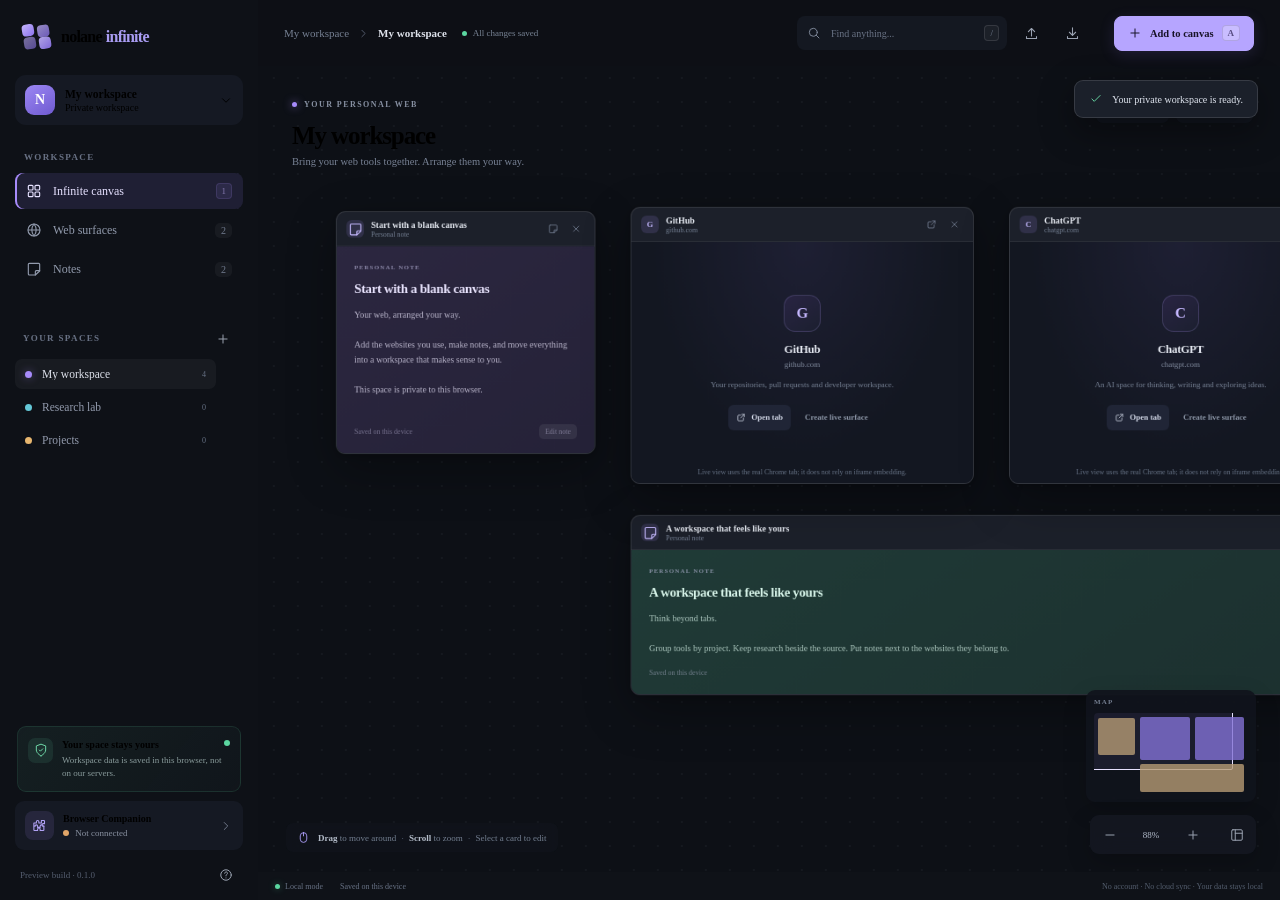
==== index.html @ 156c0b42 "Add a private native browser Library for history and bookmarks" ====
<!doctype html>
<html lang="en">
<head>
  <meta charset="utf-8">
  <meta name="viewport" content="width=device-width, initial-scale=1, viewport-fit=cover">
  <meta name="theme-color" content="#0b0d12">
  <meta name="description" content="A private, local-first infinite canvas for your web workspace. Arrange websites, notes and tools in one space.">
  <meta name="color-scheme" content="dark">
  <title>Nolane Infinite — Your web, in one space</title>
  <link rel="icon" href="./icon.svg" type="image/svg+xml">
  <link rel="manifest" href="./manifest.webmanifest">
  <link rel="stylesheet" href="./styles.css">
</head>
<body>
  <svg class="icon-defs" aria-hidden="true" xmlns="http://www.w3.org/2000/svg">
    <symbol id="i-grid" viewBox="0 0 24 24"><rect x="3.5" y="3.5" width="7" height="7" rx="1.5"/><rect x="13.5" y="3.5" width="7" height="7" rx="1.5"/><rect x="3.5" y="13.5" width="7" height="7" rx="1.5"/><rect x="13.5" y="13.5" width="7" height="7" rx="1.5"/></symbol>
    <symbol id="i-globe" viewBox="0 0 24 24"><circle cx="12" cy="12" r="9"/><path d="M3.5 12h17M12 3a14 14 0 0 1 0 18M12 3a14 14 0 0 0 0 18"/></symbol>
    <symbol id="i-sticky" viewBox="0 0 24 24"><path d="M5 3.5h14a1.5 1.5 0 0 1 1.5 1.5v10L14 21H5a1.5 1.5 0 0 1-1.5-1.5V5A1.5 1.5 0 0 1 5 3.5Z"/><path d="M14 21v-5a1.5 1.5 0 0 1 1.5-1.5h5"/></symbol>
    <symbol id="i-search" viewBox="0 0 24 24"><circle cx="10.8" cy="10.8" r="6.8"/><path d="m16 16 4.5 4.5"/></symbol>
    <symbol id="i-plus" viewBox="0 0 24 24"><path d="M12 5v14M5 12h14"/></symbol>
    <symbol id="i-chevron" viewBox="0 0 24 24"><path d="m9 18 6-6-6-6"/></symbol>
    <symbol id="i-chevron-down" viewBox="0 0 24 24"><path d="m6 9 6 6 6-6"/></symbol>
    <symbol id="i-external" viewBox="0 0 24 24"><path d="M14 4h6v6M20 4l-9 9"/><path d="M18 13v5a2 2 0 0 1-2 2H6a2 2 0 0 1-2-2V8a2 2 0 0 1 2-2h5"/></symbol>
    <symbol id="i-more" viewBox="0 0 24 24"><circle cx="5" cy="12" r="1"/><circle cx="12" cy="12" r="1"/><circle cx="19" cy="12" r="1"/></symbol>
    <symbol id="i-minus" viewBox="0 0 24 24"><path d="M5 12h14"/></symbol>
    <symbol id="i-maximize" viewBox="0 0 24 24"><path d="M8 3H5a2 2 0 0 0-2 2v3M16 3h3a2 2 0 0 1 2 2v3M21 16v3a2 2 0 0 1-2 2h-3M3 16v3a2 2 0 0 0 2 2h3"/></symbol>
    <symbol id="i-download" viewBox="0 0 24 24"><path d="M12 3v12m-5-5 5 5 5-5M4 17v3h16v-3"/></symbol>
    <symbol id="i-upload" viewBox="0 0 24 24"><path d="M12 16V4m-5 5 5-5 5 5M4 17v3h16v-3"/></symbol>
    <symbol id="i-command" viewBox="0 0 24 24"><path d="M9 7V5a2.5 2.5 0 1 0-2.5 2.5H9Zm0 0h6m0 0h2.5A2.5 2.5 0 1 0 15 5v2Zm0 0v10m0 0v2a2.5 2.5 0 1 0 2.5-2.5H15Zm0 0H9m0 0H6.5A2.5 2.5 0 1 0 9 19v-2Zm0 0V7"/></symbol>
    <symbol id="i-shield" viewBox="0 0 24 24"><path d="M12 22s8-4 8-10V5l-8-3-8 3v7c0 6 8 10 8 10Z"/><path d="m9 12 2 2 4-4"/></symbol>
    <symbol id="i-puzzle" viewBox="0 0 24 24"><path d="M19 13h-2a2 2 0 1 0-4 0v2H9v-2a2 2 0 1 0-4 0H3v-5h4V6a2 2 0 1 1 4 0v2h4V4h4a1 1 0 0 1 1 1v4h-2a2 2 0 1 0 0 4Z"/><path d="M19 13v6a1 1 0 0 1-1 1h-5v-2a2 2 0 1 0-4 0v2H4a1 1 0 0 1-1-1v-5"/></symbol>
    <symbol id="i-settings" viewBox="0 0 24 24"><circle cx="12" cy="12" r="3"/><path d="m19.4 15 .1.1 1.4 1.1-1.5 2.6-1.7-.6a8 8 0 0 1-1.7 1l-.3 1.8h-3l-.3-1.8a8 8 0 0 1-1.7-1l-1.7.6-1.5-2.6 1.4-1.1a7 7 0 0 1 0-2l-1.4-1.1 1.5-2.6 1.7.6a8 8 0 0 1 1.7-1l.3-1.8h3l.3 1.8a8 8 0 0 1 1.7 1l1.7-.6 1.5 2.6-1.4 1.1a7 7 0 0 1 0 2Z" transform="translate(-1 -1) scale(1.08)"/></symbol>
    <symbol id="i-info" viewBox="0 0 24 24"><circle cx="12" cy="12" r="9"/><path d="M12 11v5m0-8h.01"/></symbol>
    <symbol id="i-help" viewBox="0 0 24 24"><circle cx="12" cy="12" r="9"/><path d="M9.7 9a2.4 2.4 0 1 1 4 1.8c-1.2 1-1.7 1.3-1.7 2.7M12 17h.01"/></symbol>
    <symbol id="i-arrow-left" viewBox="0 0 24 24"><path d="m14.5 5-7 7 7 7M8 12h12"/></symbol>
    <symbol id="i-arrow-right" viewBox="0 0 24 24"><path d="m9.5 5 7 7-7 7M16 12H4"/></symbol>
    <symbol id="i-volume-2" viewBox="0 0 24 24"><path d="M4 9v6h4l5 4V5L8 9H4Z"/><path d="M17 9a5 5 0 0 1 0 6m2.5-9a9 9 0 0 1 0 12"/></symbol>
    <symbol id="i-volume-x" viewBox="0 0 24 24"><path d="M4 9v6h4l5 4V5L8 9H4Z"/><path d="m17 9 5 6m0-6-5 6"/></symbol>
    <symbol id="i-star" viewBox="0 0 24 24"><path d="m12 3 2.8 5.7 6.2.9-4.5 4.4 1.1 6.2-5.6-3-5.6 3 1.1-6.2L3 9.6l6.2-.9L12 3Z"/></symbol>
    <symbol id="i-refresh" viewBox="0 0 24 24"><path d="M20 7v5h-5M4 17v-5h5"/><path d="M6 9a7 7 0 0 1 11.7-2L20 12M4 12l2.3 5a7 7 0 0 0 11.7-2"/></symbol>
    <symbol id="i-x" viewBox="0 0 24 24"><path d="m18 6-12 12M6 6l12 12"/></symbol>
    <symbol id="i-check" viewBox="0 0 24 24"><path d="m5 12 4 4L19 6"/></symbol>
    <symbol id="i-mouse" viewBox="0 0 24 24"><rect x="6" y="3" width="12" height="18" rx="6"/><path d="M12 3v6"/></symbol>
    <symbol id="i-move" viewBox="0 0 24 24"><path d="m5 9-3 3 3 3M9 5l3-3 3 3m-6 14 3 3 3-3m4-10 3 3-3 3M2 12h20M12 2v20"/></symbol>
    <symbol id="i-layout" viewBox="0 0 24 24"><rect x="3" y="3" width="18" height="18" rx="2"/><path d="M9 3v18M9 9h12"/></symbol>
  </svg>

  <div class="app-shell">
    <aside class="sidebar" id="sidebar">
      <a class="brand" href="./" aria-label="Nolane Infinite home">
        <span class="brand-mark"><span></span><span></span><span></span><span></span></span>
        <span class="brand-name">nolane<span>infinite</span></span>
      </a>

      <button class="workspace-switcher" id="workspaceMenu" type="button">
        <span class="workspace-avatar">N</span>
        <span class="workspace-meta"><strong>Personal space</strong><small>Private workspace</small></span>
        <svg class="icon"><use href="#i-chevron-down"/></svg>
      </button>

      <div class="side-label">WORKSPACE</div>
      <nav class="side-nav" aria-label="Workspace navigation">
        <button class="nav-item active" data-view="canvas" type="button"><svg class="icon"><use href="#i-grid"/></svg><span>Infinite canvas</span><kbd>1</kbd></button>
        <button class="nav-item" data-view="websites" type="button"><svg class="icon"><use href="#i-globe"/></svg><span>Web surfaces</span><span class="nav-count" id="websiteCount">0</span></button>
        <button class="nav-item" data-view="notes" type="button"><svg class="icon"><use href="#i-sticky"/></svg><span>Notes</span><span class="nav-count" id="noteCount">0</span></button>
      </nav>

      <div class="side-divider"></div>
      <div class="side-section-head"><span class="side-label">YOUR SPACES</span><button class="icon-button tiny" id="newSpaceBtn" title="Create a space"><svg class="icon"><use href="#i-plus"/></svg></button></div>
      <div class="space-list" id="spaceList" aria-label="Your workspaces"></div>

      <div class="sidebar-spacer"></div>
      <div class="privacy-card">
        <div class="privacy-icon"><svg class="icon"><use href="#i-shield"/></svg></div>
        <div><strong>Your space stays yours</strong><p>Workspace data is saved in this browser, not on our servers.</p></div>
        <span class="privacy-dot"></span>
      </div>
      <button class="bridge-card" id="bridgeButton" type="button">
        <span class="bridge-icon"><svg class="icon"><use href="#i-puzzle"/></svg></span>
        <span class="bridge-copy"><strong>Browser Companion</strong><small id="bridgeSidebarState"><i class="status-dot"></i> Not connected</small></span>
        <svg class="icon bridge-arrow"><use href="#i-chevron"/></svg>
      </button>
      <div class="sidebar-footer"><span>Preview build · 0.1.0</span><button class="icon-button tiny" id="helpButton" title="Help"><svg class="icon"><use href="#i-help"/></svg></button></div>
    </aside>

    <main class="main-area">
      <header class="topbar">
        <div class="topbar-left">
          <button class="mobile-menu icon-button" id="mobileMenu" aria-label="Open menu"><svg class="icon"><use href="#i-layout"/></svg></button>
          <div class="breadcrumb"><span>Personal space</span><svg class="icon"><use href="#i-chevron"/></svg><strong id="viewTitle">My workspace</strong></div>
          <span class="save-indicator" id="saveIndicator"><i></i> All changes saved</span>
        </div>
        <div class="topbar-actions">
          <label class="search-box" for="searchInput"><svg class="icon"><use href="#i-search"/></svg><input id="searchInput" type="search" placeholder="Find anything..." autocomplete="off"><kbd>/</kbd></label>
          <button class="icon-button top-action" id="importButton" title="Import workspace"><svg class="icon"><use href="#i-upload"/></svg></button>
          <button class="icon-button top-action" id="exportButton" title="Export workspace"><svg class="icon"><use href="#i-download"/></svg></button>
          <span class="top-divider"></span>
          <button class="button button-primary button-add" id="addButton" type="button"><svg class="icon"><use href="#i-plus"/></svg><span>Add to canvas</span><kbd>A</kbd></button>
        </div>
      </header>

      <section class="canvas-area" id="canvasArea" aria-label="Infinite workspace canvas">
        <div class="canvas-grid" id="canvasGrid"></div>
        <div class="world" id="world" aria-live="off"></div>
        <div class="node-empty" id="emptyState" hidden>
          <div class="empty-symbol"><svg class="icon"><use href="#i-grid"/></svg></div>
          <h2 id="emptyTitle">A fresh space.</h2>
          <p id="emptyDescription">Start with a website, a note, or both. Your workspace grows with you.</p>
          <div class="empty-actions"><button class="button button-primary" id="emptyAddWebsite" type="button"><svg class="icon"><use href="#i-plus"/></svg> Add a website</button><button class="button button-secondary" id="emptyAddNote" type="button"><svg class="icon"><use href="#i-sticky"/></svg> Write a note</button></div>
        </div>
        <div class="canvas-top-left">
          <div class="canvas-heading"><span class="eyebrow"><span class="eyebrow-dot"></span> YOUR PERSONAL WEB</span><h1 id="canvasHeading">A space for everything.</h1><p id="canvasSubheading">Bring your web tools together. Arrange them your way.</p></div>
        </div>
        <div class="canvas-top-right"><button class="canvas-chip" id="fitButton" type="button"><svg class="icon"><use href="#i-maximize"/></svg> Fit canvas</button><button class="canvas-chip" id="resetButton" type="button"><svg class="icon"><use href="#i-refresh"/></svg> Reset view</button></div>
        <div class="canvas-bottom-left"><div class="canvas-hint"><svg class="icon"><use href="#i-mouse"/></svg><span><b>Drag</b> to move around <em>·</em> <b>Scroll</b> to zoom <em>·</em> Select a card to edit</span></div></div>
        <div class="canvas-controls">
          <button class="icon-button" id="zoomOut" title="Zoom out"><svg class="icon"><use href="#i-minus"/></svg></button>
          <button class="zoom-value" id="zoomValue" type="button" title="Reset zoom">100%</button>
          <button class="icon-button" id="zoomIn" title="Zoom in"><svg class="icon"><use href="#i-plus"/></svg></button>
          <span class="control-divider"></span>
          <button class="icon-button" id="minimapButton" title="Toggle minimap"><svg class="icon"><use href="#i-layout"/></svg></button>
        </div>
        <div class="minimap" id="minimap"><div class="minimap-title">MAP</div><div class="minimap-content" id="minimapContent"><span class="minimap-viewport" id="minimapViewport"></span></div></div>
      </section>
      <footer class="statusbar"><span><i class="status-dot green"></i> Local mode</span><span id="storageStatus">Saved on this device</span><span class="statusbar-right">No account · No cloud sync · Your data stays local</span></footer>
    </main>
  </div>

  <dialog class="modal add-modal" id="addDialog">
    <form method="dialog" class="modal-frame" id="addForm">
      <div class="modal-head"><div><span class="modal-eyebrow">EXPAND YOUR SPACE</span><h2>Add to your canvas</h2><p>Bring a website or a thought into your workspace.</p></div><button class="icon-button" value="cancel" aria-label="Close"><svg class="icon"><use href="#i-x"/></svg></button></div>
      <div class="modal-tabs"><button type="button" class="modal-tab active" data-tab="website"><svg class="icon"><use href="#i-globe"/></svg> Website</button><button type="button" class="modal-tab" data-tab="note"><svg class="icon"><use href="#i-sticky"/></svg> Note</button></div>
      <section class="modal-panel active" id="websitePanel">
        <label class="field-label" for="websiteUrl">Website address</label>
        <div class="url-input"><svg class="icon"><use href="#i-globe"/></svg><input id="websiteUrl" type="text" placeholder="https://example.com" autocomplete="url" spellcheck="false"><span class="input-lock">↗</span></div>
        <p class="field-help">For the most compatible view, open the website in a normal Chrome tab, then use Nolane Companion → Stream this tab to Nolane. This renders the actual tab instead of embedding it in an iframe.</p>
        <label class="field-label" for="websiteTitle">Display name <span>Optional</span></label>
        <input class="text-input" id="websiteTitle" type="text" placeholder="e.g. Product research">
        <div class="suggestion-label">QUICK ADD</div>
        <div class="quick-add-grid">
          <button class="quick-add" type="button" data-url="https://github.com"><span class="quick-icon github">GH</span><span>GitHub</span><svg class="icon"><use href="#i-plus"/></svg></button>
          <button class="quick-add" type="button" data-url="https://chatgpt.com"><span class="quick-icon ai">✳</span><span>ChatGPT</span><svg class="icon"><use href="#i-plus"/></svg></button>
          <button class="quick-add" type="button" data-url="https://www.notion.so"><span class="quick-icon notion">N</span><span>Notion</span><svg class="icon"><use href="#i-plus"/></svg></button>
          <button class="quick-add" type="button" data-url="https://www.figma.com"><span class="quick-icon figma">F</span><span>Figma</span><svg class="icon"><use href="#i-plus"/></svg></button>
        </div>
      </section>
      <section class="modal-panel" id="notePanel">
        <label class="field-label" for="noteTitle">Note title</label><input class="text-input" id="noteTitle" type="text" placeholder="Give this thought a name">
        <label class="field-label" for="noteBody">Your note</label><textarea class="text-area" id="noteBody" rows="5" placeholder="Capture an idea, a plan, or anything worth remembering..."></textarea>
        <div class="note-color-row"><span>COLOR</span><button type="button" class="color-choice active" data-color="lavender" aria-label="Lavender"></button><button type="button" class="color-choice" data-color="mint" aria-label="Mint"></button><button type="button" class="color-choice" data-color="peach" aria-label="Peach"></button><button type="button" class="color-choice" data-color="blue" aria-label="Blue"></button></div>
      </section>
      <div class="modal-foot"><span class="private-foot"><svg class="icon"><use href="#i-shield"/></svg> Saved only on this device</span><button class="button button-primary" id="createButton" type="button">Add to workspace <svg class="icon"><use href="#i-chevron"/></svg></button></div>
    </form>
  </dialog>

  <dialog class="modal info-modal" id="bridgeDialog">
    <form method="dialog" class="modal-frame">
      <div class="modal-head"><div><span class="modal-eyebrow">LOCAL BROWSER INTEGRATION</span><h2>Browser integrations</h2><p>Use your Chrome sessions or real native browser surfaces inside the workspace.</p></div><button class="icon-button" value="cancel" aria-label="Close"><svg class="icon"><use href="#i-x"/></svg></button></div>
      <div class="bridge-status-large"><span class="bridge-orbit"><svg class="icon"><use href="#i-puzzle"/></svg></span><div><strong id="bridgeStatusTitle">Companion not detected</strong><small id="bridgeStatusText">Install the local extension, then refresh this page.</small></div><span class="status-pill" id="bridgeStatusPill">Not connected</span></div>
      <div class="info-callout"><svg class="icon"><use href="#i-info"/></svg><p><strong>Live Chrome Surface:</strong> open a website in Chrome, then click the Companion toolbar icon on that active tab and choose “Stream this tab to Nolane”. The actual Chrome tab is captured as a local video stream; mouse and keyboard input from the canvas are sent back to that tab. No frame relay or server is used.</p></div>
      <div class="info-callout"><svg class="icon"><use href="#i-info"/></svg><p><strong>Permission warning:</strong> version 0.2.13 requires Chrome’s debugger and tab-capture permissions. Chrome warns that debugger can access the page debugger backend and read/change data on all websites. The implementation uses fixed input commands and viewport metrics, but the permission itself is broad. Install only if you trust the source code.</p></div>
      <div class="bridge-capabilities"><div><svg class="icon"><use href="#i-check"/></svg><span>Live capture begins only after you explicitly start it from the active source tab</span></div><div><svg class="icon"><use href="#i-check"/></svg><span>The captured stream is consumed directly in this workspace tab</span></div><div><svg class="icon"><use href="#i-check"/></svg><span>Cookies, passwords and page HTML are not sent to a server</span></div></div>
      <div class="info-callout"><svg class="icon"><use href="#i-info"/></svg><p><strong>Native Windows browser surfaces:</strong> the standard GitHub Pages site cannot create real embedded browser controls inside Chrome. For direct in-canvas website interaction, download and run the Windows host below. It places real WebView2 browsers over ordinary website cards. The host keeps its own login profile and does not copy Chrome cookies; a currently connected Chrome tab continues using the original Chrome session.</p></div>
      <div class="info-callout"><svg class="icon"><use href="#i-info"/></svg><p><strong>Move your workspace:</strong> workspace data in Chrome and the Windows host live in separate browser profiles. Before switching, use the top-bar Export button in Chrome to save a workspace JSON file. Open the Windows host, then use Import to load that file. Sign in to websites again inside the native host; its website logins will then be kept there.</p></div>
      <div class="bridge-install-row"><a class="button button-primary" href="https://github.com/Nolane-x/web-view/releases/download/native-latest/nolane-native-webview2-host-win-x64.zip" target="_blank" rel="noopener noreferrer">Download Native WebView2 Host (Windows x64) <svg class="icon"><use href="#i-download"/></svg></a></div>
      <div class="bridge-install-row"><a class="button button-secondary" href="https://nolane-x.github.io/web-view/downloads/nolane-browser-companion-0.2.13.zip" target="_blank" rel="noopener noreferrer">Download Browser Companion 0.2.13 <svg class="icon"><use href="#i-download"/></svg></a></div>
      <div class="modal-foot"><span class="private-foot" id="bridgeFooterState">Optional local companion · MV3</span><button class="button button-secondary" value="cancel">Close</button></div>
    </form>
  </dialog>

  <dialog class="modal info-modal" id="helpDialog">
    <form method="dialog" class="modal-frame">
      <div class="modal-head"><div><span class="modal-eyebrow">A QUICK TOUR</span><h2>Make this space yours.</h2><p>A few simple gestures go a long way.</p></div><button class="icon-button" value="cancel" aria-label="Close"><svg class="icon"><use href="#i-x"/></svg></button></div>
      <div class="help-list">
        <div><kbd>Drag</kbd><span>Move around the infinite canvas from any empty area.</span></div>
        <div><kbd>Scroll</kbd><span>Zoom around your cursor. Use the controls to fine-tune.</span></div>
        <div><kbd>A</kbd><span>Add a website or create a note.</span></div>
        <div><kbd>/</kbd><span>Search your workspace.</span></div>
        <div><kbd>N</kbd><span>Create a note from anywhere on the canvas.</span></div>
        <div><kbd>⌘ / Ctrl + S</kbd><span>Save your current workspace locally.</span></div>
      </div>
      <div class="info-callout"><svg class="icon"><use href="#i-info"/></svg><p>Some websites block iframe embedding. Run the Windows Native WebView2 Host for real in-canvas browser surfaces; it uses a separate login profile from Chrome. Use the Browser Companion when an existing Chrome tab and its current login session must be preserved.</p></div>
      <div class="modal-foot"><span class="private-foot">Nolane Infinite · Live Surface preview 0.2.13</span><button class="button button-primary" value="cancel">Let's go</button></div>
    </form>
  </dialog>

  <input id="fileInput" type="file" accept="application/json,.json" hidden>
  <div class="toast-region" id="toastRegion" aria-live="polite" aria-atomic="true"></div>
  <script src="./native-bridge.js" defer></script>
  <script src="./app.js" defer></script>
</body>
</html>
---- styles.css ----
500;600;700&family=Manrope:wght@400;500;600;700;800&display=swap');

:root {
  color-scheme: dark;
  --bg: #0b0d12;
  --panel: #11141c;
  --panel-2: #151923;
  --panel-3: #1b202b;
  --line: rgba(255,255,255,.075);
  --line-strong: rgba(255,255,255,.13);
  --text: #edf0f7;
  --muted: #8b93a5;
  --subtle: #5d6678;
  --accent: #a78bfa;
  --accent-2: #8b72ed;
  --green: #5bd6a0;
  --sans: Inter, ui-sans-serif, system-ui, -apple-system, BlinkMacSystemFont, "Segoe UI", sans-serif;
  --display: var(--sans);
}
* { box-sizing: border-box; }
html, body { margin: 0; min-height: 100%; width: 100%; background: var(--bg); color: var(--text); font-family: var(--sans); }
body { overflow: hidden; font-size: 13px; }
button, input, textarea { font: inherit; }
button { color: inherit; }
button:focus-visible, input:focus-visible, textarea:focus-visible { outline: 2px solid rgba(167,139,250,.8); outline-offset: 2px; }
.icon-defs { position: absolute; width: 0; height: 0; overflow: hidden; }
.icon { display: inline-block; width: 17px; height: 17px; fill: none; stroke: currentColor; stroke-width: 1.7; stroke-linecap: round; stroke-linejoin: round; flex: 0 0 auto; }
.app-shell { height: 100dvh; display: flex; overflow: hidden; background: var(--bg); }
.sidebar { width: 258px; min-width: 258px; display: flex; flex-direction: column; padding: 23px 15px 13px; border-right: 1px solid var(--line); background: #0e1117; z-index: 20; }
.brand { display: flex; align-items: center; gap: 11px; text-decoration: none; color: var(--text); padding: 0 8px 25px; }
.brand-mark { width: 27px; height: 27px; display: grid; grid-template-columns: repeat(2,1fr); grid-template-rows: repeat(2,1fr); gap: 3px; transform: rotate(-9deg); }
.brand-mark span { display: block; border-radius: 4px; background: linear-gradient(145deg,#c4b5fd,#8b72ed); }
.brand-mark span:nth-child(2) { opacity: .75; transform: translateY(3px); }
.brand-mark span:nth-child(3) { opacity: .58; transform: translateY(-2px); }
.brand-mark span:nth-child(4) { opacity: .9; }
.brand-name { font-family: var(--display); font-size: 16px; font-weight: 800; letter-spacing: -.75px; }
.brand-name span { color: #a99cf2; font-weight: 600; margin-left: 4px; }
.workspace-switcher { width: 100%; display: flex; align-items: center; gap: 10px; text-align: left; padding: 10px; border: 1px solid var(--line); border-radius: 11px; background: #151923; cursor: pointer; transition: border .2s,background .2s; }
.workspace-switcher:hover { border-color: var(--line-strong); background: #1a1f2a; }
.workspace-avatar { width: 30px; height: 30px; display: grid; place-items: center; border-radius: 9px; background: linear-gradient(145deg,#9c87f4,#6f5ad0); color: white; font-family: var(--display); font-size: 14px; font-weight: 800; }
.workspace-meta { min-width: 0; flex: 1; display: flex; flex-direction: column; gap: 2px; }
.workspace-meta strong { font-size: 11.5px; font-weight: 650; }
.workspace-meta small { color: var(--muted); font-size: 10px; }
.workspace-switcher > .icon { width: 14px; color: var(--muted); }
.side-label { color: #687184; font-size: 9px; line-height: 1; letter-spacing: 1.35px; font-weight: 700; }
.sidebar > .side-label { margin: 28px 9px 11px; }
.side-nav { display: grid; gap: 3px; }
.nav-item { border: 0; display: flex; align-items: center; gap: 11px; width: 100%; padding: 10px 11px; border-radius: 8px; background: transparent; color: #929bad; text-align: left; cursor: pointer; font-size: 12px; transition: .15s; }
.nav-item:hover { background: rgba(255,255,255,.045); color: #dbe0eb; }
.nav-item.active { color: #e6e1ff; background: rgba(150,128,244,.13); box-shadow: inset 2px 0 #a78bfa; }
.nav-item .icon { width: 16px; height: 16px; }
.nav-item span:nth-child(2) { flex: 1; }
.nav-item kbd { font-size: 9px; color: #837baf; background: rgba(167,139,250,.1); border: 1px solid rgba(167,139,250,.14); border-radius: 4px; padding: 2px 5px; }
.nav-count { font-size: 10px; color: #717b8f; padding: 2px 6px; border-radius: 5px; background: rgba(255,255,255,.045); }
.side-divider { height: 1px; background: var(--line); margin: 21px 7px 17px; }
.side-section-head { display: flex; align-items: center; justify-content: space-between; padding: 0 8px 8px; }
.icon-button { display: inline-grid; place-items: center; width: 34px; height: 34px; padding: 0; border: 1px solid transparent; border-radius: 8px; color: #9aa2b1; background: transparent; cursor: pointer; transition: .16s; }
.icon-button:hover { color: white; background: rgba(255,255,255,.07); border-color: var(--line); }
.icon-button .icon { width: 16px; height: 16px; }
.icon-button.tiny { width: 25px; height: 25px; }
.icon-button.tiny .icon { width: 14px; height: 14px; }
.space-list { display: grid; gap: 3px; }
.space-item { display: flex; align-items: center; gap: 10px; border: 0; background: transparent; color: #939bad; padding: 9px 10px; text-align: left; border-radius: 7px; font-size: 11.5px; cursor: pointer; }
.space-item:hover, .space-item.selected { background: rgba(255,255,255,.045); color: #dfe3ed; }
.space-dot { width: 7px; height: 7px; border-radius: 50%; }
.space-dot.violet { background: #a78bfa; box-shadow: 0 0 10px rgba(167,139,250,.45); }
.space-dot.cyan { background: #64c8d7; }
.space-dot.amber { background: #e7b66f; }
.soon { margin-left: auto; color: #687184; font-size: 9px; }
.sidebar-spacer { flex: 1; min-height: 18px; }
.privacy-card { position: relative; display: flex; gap: 9px; padding: 11px 10px; border-radius: 9px; background: linear-gradient(130deg,rgba(69,133,112,.12),rgba(60,91,85,.07)); border: 1px solid rgba(91,214,160,.13); margin: 0 2px 9px; }
.privacy-icon { width: 25px; height: 25px; flex: 0 0 auto; border-radius: 7px; background: rgba(91,214,160,.11); color: #70d8a8; display: grid; place-items: center; }
.privacy-icon .icon { width: 14px; height: 14px; }
.privacy-card strong { font-size: 10px; display: block; margin: 1px 0 4px; }
.privacy-card p { margin: 0; color: #899b9b; font-size: 9px; line-height: 1.45; max-width: 165px; }
.privacy-dot { position: absolute; right: 10px; top: 13px; width: 6px; height: 6px; border-radius: 50%; background: #5bd6a0; }
.bridge-card { display: flex; align-items: center; width: 100%; gap: 9px; text-align: left; border: 1px solid var(--line); background: #151923; border-radius: 9px; padding: 10px; cursor: pointer; }
.bridge-card:hover { border-color: rgba(167,139,250,.32); background: #191e29; }
.bridge-icon { width: 29px; height: 29px; border-radius: 8px; display: grid; place-items: center; color: #b1a2f5; background: rgba(167,139,250,.12); }
.bridge-icon .icon { width: 15px; height: 15px; }
.bridge-copy { display: flex; flex-direction: column; gap: 4px; flex: 1; }
.bridge-copy strong { font-size: 10px; font-weight: 650; }
.bridge-copy small { font-size: 9px; color: #8991a1; }
.status-dot { display: inline-block; width: 6px; height: 6px; border-radius: 50%; background: #e1a568; margin-right: 4px; }
.status-dot.green { background: #5bd6a0; box-shadow: 0 0 7px rgba(91,214,160,.4); }
.bridge-arrow { width: 14px; height: 14px; color: #6f7788; }
.sidebar-footer { display: flex; align-items: center; justify-content: space-between; color: #555e6f; font-size: 9px; padding: 12px 5px 0; }
.main-area { min-width: 0; flex: 1; display: flex; flex-direction: column; position: relative; }
.topbar { height: 66px; flex: 0 0 66px; display: flex; align-items: center; justify-content: space-between; gap: 18px; padding: 0 26px; border-bottom: 1px solid var(--line); background: rgba(13,15,21,.91); z-index: 10; }
.topbar-left,.topbar-actions { display: flex; align-items: center; gap: 15px; min-width: 0; }
.breadcrumb { display: flex; align-items: center; gap: 8px; color: #768093; font-size: 11px; white-space: nowrap; }
.breadcrumb .icon { width: 13px; height: 13px; color: #555e70; }
.breadcrumb strong { color: #dfe3ec; font-weight: 650; }
.save-indicator { display: inline-flex; align-items: center; gap: 6px; color: #778394; font-size: 9px; white-space: nowrap; }
.save-indicator i { width: 5px; height: 5px; border-radius: 50%; background: #5bd6a0; }
.save-indicator.saving i { background: #e8b66c; animation: pulse 1s infinite; }
.save-indicator.error i { background: #ef7878; }
@keyframes pulse { 50% { opacity: .25; } }
.topbar-actions { gap: 8px; }
.search-box { width: 210px; height: 34px; display: flex; align-items: center; gap: 8px; border: 1px solid var(--line); background: #141821; border-radius: 8px; padding: 0 8px 0 10px; color: #7e8798; transition: .2s; }
.search-box:focus-within { border-color: rgba(167,139,250,.48); box-shadow: 0 0 0 3px rgba(167,139,250,.07); }
.search-box .icon { width: 14px; height: 14px; }
.search-box input { min-width: 0; flex: 1; height: 100%; border: 0; outline: none; color: var(--text); background: transparent; font-size: 10px; }
.search-box input::placeholder { color: #687183; }
kbd { font-family: var(--sans); font-size: 9px; border: 1px solid rgba(255,255,255,.11); background: rgba(255,255,255,.035); color: #737d90; border-radius: 4px; padding: 2px 5px; white-space: nowrap; }
.top-action { width: 33px; height: 33px; }
.top-action .icon { width: 15px; height: 15px; }
.top-divider { width: 1px; height: 22px; background: var(--line-strong); margin: 0 4px; }
.button { display: inline-flex; align-items: center; justify-content: center; gap: 8px; border-radius: 8px; padding: 0 13px; height: 35px; border: 1px solid transparent; font-weight: 650; font-size: 10.5px; cursor: pointer; transition: .18s; white-space: nowrap; }
.button .icon { width: 14px; height: 14px; }
.button-primary { color: #181328; background: #b6a5ff; border-color: #b6a5ff; box-shadow: 0 4px 15px rgba(139,114,237,.15); }
.button-primary:hover { background: #c4b7ff; transform: translateY(-1px); box-shadow: 0 6px 20px rgba(139,114,237,.24); }
.button-primary kbd { color: #584d83; border-color: rgba(45,35,79,.16); background: rgba(255,255,255,.27); }
.button-secondary { background: #1b202b; color: #d2d7e2; border-color: var(--line-strong); }
.button-secondary:hover { background: #242a37; }
.canvas-area { flex: 1; min-height: 0; position: relative; overflow: hidden; isolation: isolate; background: #0d1016; }
.canvas-grid { position: absolute; inset: 0; pointer-events: none; background-image: radial-gradient(circle,rgba(151,160,182,.22) .8px,transparent .9px); background-size: 24px 24px; opacity: .27; }
.world { position: absolute; left: 0; top: 0; width: 1px; height: 1px; transform-origin: 0 0; will-change: transform; }
.canvas-top-left { position: absolute; z-index: 2; top: 29px; left: 34px; pointer-events: none; }
.eyebrow { display: inline-flex; align-items: center; gap: 7px; color: #8790a2; letter-spacing: 1.45px; font-size: 8px; font-weight: 700; }
.eyebrow-dot { width: 5px; height: 5px; border-radius: 50%; background: #a78bfa; box-shadow: 0 0 8px rgba(167,139,250,.75); }
.canvas-heading h1 { margin: 10px 0 5px; font-family: var(--display); font-size: clamp(19px,2.2vw,25px); letter-spacing: -1.1px; line-height: 1.2; font-weight: 750; }
.canvas-heading p { margin: 0; color: #788295; font-size: 10.5px; }
.canvas-top-right { position: absolute; z-index: 3; top: 28px; right: 27px; display: flex; gap: 7px; }
.canvas-chip { height: 29px; display: inline-flex; align-items: center; gap: 7px; background: rgba(20,24,33,.79); color: #9ca5b5; border: 1px solid var(--line); border-radius: 7px; padding: 0 9px; font-size: 9px; cursor: pointer; backdrop-filter: blur(12px); }
.canvas-chip:hover { color: white; border-color: var(--line-strong); background: #191e29; }
.canvas-chip .icon { width: 12px; height: 12px; }
.canvas-bottom-left { position: absolute; z-index: 3; left: 28px; bottom: 20px; pointer-events: none; }
.canvas-hint { display: flex; align-items: center; gap: 8px; padding: 8px 11px; border-radius: 7px; color: #737e90; background: rgba(17,20,28,.82); border: 1px solid var(--line); font-size: 9px; backdrop-filter: blur(10px); }
.canvas-hint .icon { width: 13px; height: 13px; color: #a99af3; }
.canvas-hint b { color: #b5bdca; font-weight: 600; }
.canvas-hint em { color: #515b6e; font-style: normal; padding: 0 3px; }
.canvas-controls { position: absolute; z-index: 4; bottom: 18px; right: 24px; height: 39px; display: flex; align-items: center; gap: 3px; padding: 3px 5px; border: 1px solid var(--line-strong); border-radius: 9px; background: rgba(20,24,33,.91); box-shadow: 0 8px 24px rgba(0,0,0,.2); backdrop-filter: blur(12px); }
.canvas-controls .icon-button { height: 29px; width: 29px; }
.canvas-controls .icon-button .icon { width: 14px; height: 14px; }
.zoom-value { width: 48px; height: 29px; border: 0; border-radius: 5px; background: transparent; color: #b4bdcc; cursor: pointer; font-size: 9px; font-variant-numeric: tabular-nums; }
.zoom-value:hover { background: rgba(255,255,255,.06); }
.control-divider { width: 1px; height: 18px; margin: 0 4px; background: var(--line-strong); }
.minimap { position: absolute; z-index: 3; right: 24px; bottom: 70px; width: 170px; height: 112px; background: rgba(17,20,28,.93); border: 1px solid var(--line-strong); border-radius: 9px; padding: 8px; box-shadow: 0 8px 24px rgba(0,0,0,.16); }
.minimap.hidden { display: none; }
.minimap-title { color: #727c8f; font-size: 7px; font-weight: 700; letter-spacing: 1.2px; }
.minimap-content { position: relative; height: 83px; margin-top: 7px; overflow: hidden; background-image: radial-gradient(circle,rgba(160,170,190,.26) .6px,transparent .7px); background-size: 8px 8px; border-radius: 4px; }
.minimap-node { position: absolute; border-radius: 2px; background: #8371d5; opacity: .8; }
.minimap-node.note { background: #b69a75; }
.minimap-viewport { position: absolute; border: 1px solid #e6e0ff; background: rgba(167,139,250,.08); border-radius: 2px; pointer-events: none; }
.statusbar { height: 28px; flex: 0 0 28px; display: flex; align-items: center; gap: 17px; padding: 0 17px; border-top: 1px solid var(--line); background: #0f1218; color: #687285; font-size: 8px; }
.statusbar > span { display: inline-flex; align-items: center; gap: 5px; }
.statusbar .status-dot { width: 5px; height: 5px; margin: 0; }
.statusbar-right { margin-left: auto; color: #525c6c; }
.node { position: absolute; display: flex; flex-direction: column; overflow: hidden; min-width: 230px; min-height: 150px; border: 1px solid rgba(255,255,255,.13); border-radius: 11px; background: #171b25; box-shadow: 0 18px 55px rgba(0,0,0,.32),0 2px 8px rgba(0,0,0,.2); color: #e9edf5; transition: box-shadow .17s,border-color .17s; }
.node:hover { border-color: rgba(190,180,255,.3); box-shadow: 0 20px 58px rgba(0,0,0,.4),0 0 0 1px rgba(167,139,250,.08); }
.node.selected { border-color: rgba(183,165,255,.75); box-shadow: 0 20px 60px rgba(0,0,0,.42),0 0 0 2px rgba(167,139,250,.18); }
.node.hidden-by-search { display: none; }
.node-header { height: 39px; flex: 0 0 39px; display: flex; align-items: center; gap: 8px; padding: 0 9px 0 11px; background: rgba(255,255,255,.025); border-bottom: 1px solid rgba(255,255,255,.065); cursor: grab; user-select: none; }
.node-header:active { cursor: grabbing; }
.node-favicon { width: 20px; height: 20px; flex: 0 0 auto; display: grid; place-items: center; border-radius: 6px; background: rgba(167,139,250,.14); color: #c6baff; font-size: 9px; font-weight: 800; }
.node-title-wrap { min-width: 0; flex: 1; display: flex; flex-direction: column; gap: 1px; }
.node-title { font-size: 10px; font-weight: 650; white-space: nowrap; overflow: hidden; text-overflow: ellipsis; }
.node-subtitle { font-size: 8px; color: #758094; white-space: nowrap; overflow: hidden; text-overflow: ellipsis; }
.node-actions { display: flex; align-items: center; gap: 2px; }
.node-action { width: 24px; height: 24px; display: grid; place-items: center; border: 0; border-radius: 5px; background: transparent; color: #758094; cursor: pointer; }
.node-action:hover { color: #f1f2f8; background: rgba(255,255,255,.08); }
.node-action .icon { width: 12px; height: 12px; }
.node-body { flex: 1; min-height: 0; position: relative; }
.web-preview { height: 100%; display: flex; flex-direction: column; align-items: center; justify-content: center; padding: 20px; text-align: center; background: radial-gradient(ellipse at 50% 0%,rgba(129,107,216,.1),transparent 64%),#131721; }
.preview-mark { width: 42px; height: 42px; display: grid; place-items: center; border-radius: 13px; background: linear-gradient(145deg,#292443,#1c2030); border: 1px solid rgba(185,169,255,.2); color: #c6b8ff; font-size: 17px; font-family: var(--display); font-weight: 800; margin-bottom: 12px; }
.preview-title { font-family: var(--display); font-weight: 700; font-size: 13px; letter-spacing: -.3px; }
.preview-domain { margin-top: 4px; color: #818b9e; font-size: 9px; }
.preview-description { max-width: 290px; margin: 12px 0 15px; color: #788396; font-size: 9px; line-height: 1.55; }
.preview-actions { display: flex; align-items: center; justify-content: center; gap: 7px; }
.mini-button { height: 29px; display: inline-flex; align-items: center; gap: 6px; border: 1px solid var(--line-strong); border-radius: 6px; background: #202536; color: #d5dbea; padding: 0 9px; font-size: 9px; font-weight: 600; cursor: pointer; }
.mini-button:hover { background: #2a3043; border-color: rgba(190,180,255,.3); }
.mini-button.secondary { background: transparent; color: #8f99aa; }
.mini-button .icon { width: 11px; height: 11px; }
.embed-note { position: absolute; left: 10px; right: 10px; bottom: 8px; color: #687487; font-size: 8px; text-align: center; }
.iframe-wrap { height: 100%; display: flex; flex-direction: column; background: #fff; }
.iframe-toolbar { height: 28px; flex: 0 0 28px; display: flex; align-items: center; justify-content: space-between; padding: 0 9px; background: #171c27; color: #8d98aa; font-size: 8px; border-bottom: 1px solid rgba(255,255,255,.08); }
.iframe-toolbar strong { color: #b7c0cf; font-weight: 500; }
.iframe-tools { display: flex; gap: 4px; }
.iframe-tool { border: 0; background: transparent; color: #8b95a6; cursor: pointer; padding: 2px; display: grid; place-items: center; }
.iframe-tool:hover { color: white; }
.iframe-tool .icon { width: 12px; height: 12px; }
.live-surface { width: 100%; height: 100%; min-height: 0; display: flex; flex-direction: column; background: #080a0f; }
.live-surface-toolbar { min-height: 29px; flex: 0 0 29px; display: flex; align-items: center; justify-content: space-between; gap: 7px; padding: 0 8px; background: #151a25; border-bottom: 1px solid rgba(255,255,255,.08); }
.live-indicator { display: inline-flex; align-items: center; gap: 6px; color: #8ce1b6; font-size: 7px; font-weight: 800; letter-spacing: .8px; }
.live-indicator i { width: 6px; height: 6px; border-radius: 50%; background: #5bd6a0; box-shadow: 0 0 8px rgba(91,214,160,.55); }
.live-surface-actions { display: flex; align-items: center; gap: 5px; }
.live-tool { padding: 3px 7px; border: 1px solid rgba(255,255,255,.1); border-radius: 5px; background: rgba(255,255,255,.04); color: #bdc6d7; font-size: 7px; cursor: pointer; }
.live-tool:hover { background: rgba(255,255,255,.1); color: #fff; }
.live-tool.danger { color: #e69a9a; border-color: rgba(230,154,154,.18); }
.live-tool[aria-pressed="true"] { color: #8fe0b8; border-color: rgba(91,214,160,.22); background: rgba(91,214,160,.08); }
.live-surface-stage { position: relative; min-height: 0; flex: 1; display: grid; place-items: center; overflow: hidden; outline: none; background: #07090e; cursor: crosshair; user-select: none; touch-action: none; }
.live-surface-stage:focus-visible { box-shadow: inset 0 0 0 2px rgba(167,139,250,.8); }
.live-surface-stage.live-surface-readonly { cursor: default; }
.live-surface-stage video { display: block; width: 100%; height: 100%; object-fit: contain; pointer-events: none; background: #07090e; }
.live-surface-hint { position: absolute; left: 8px; right: 8px; bottom: 7px; width: max-content; max-width: calc(100% - 16px); margin: auto; padding: 4px 7px; border: 1px solid rgba(255,255,255,.08); border-radius: 5px; background: rgba(8,10,15,.72); color: rgba(235,239,248,.63); font-size: 7px; text-align: center; pointer-events: none; }
.live-input-proxy { position: absolute; left: 8px; bottom: 8px; width: 1px; height: 1px; min-width: 1px; min-height: 1px; padding: 0; margin: 0; border: 0; outline: 0; resize: none; overflow: hidden; opacity: .001; color: transparent; background: transparent; caret-color: transparent; pointer-events: none; }
.iframe-mode { min-height: 21px; padding: 0 7px; border: 1px solid rgba(167,139,250,.2); border-radius: 4px; background: rgba(167,139,250,.09); color: #c5b9ff; font-size: 7px; cursor: pointer; }
.iframe-mode:hover { background: rgba(167,139,250,.17); color: white; }
.website-frame { border: 0; width: 100%; flex: 1; min-height: 0; background: white; }
.frame-fallback { padding: 8px; background: #171c27; color: #9aa4b5; font-size: 8px; text-align: center; }
.note-node { height: 100%; display: flex; flex-direction: column; padding: 20px 20px 16px; background: #29253a; color: #eae5ff; }
.note-node.lavender { background: linear-gradient(145deg,#2c2740,#252238); }
.note-node.mint { background: linear-gradient(145deg,#203b37,#1c302f); color: #d9f6eb; }
.note-node.peach { background: linear-gradient(145deg,#44332e,#332824); color: #ffe9db; }
.note-node.blue { background: linear-gradient(145deg,#26384b,#202d3c); color: #dceeff; }
.note-kicker { color: rgba(220,215,255,.56); font-size: 7px; font-weight: 700; letter-spacing: 1.2px; margin-bottom: 11px; }
.note-node h3 { margin: 0 0 10px; font-family: var(--display); font-size: 15px; line-height: 1.3; letter-spacing: -.4px; }
.note-content { min-height: 0; overflow: auto; color: rgba(231,228,249,.76); font-size: 10px; line-height: 1.7; white-space: pre-wrap; overflow-wrap: anywhere; }
.note-node.mint .note-content { color: rgba(217,246,235,.75); }
.note-node.peach .note-content { color: rgba(255,233,219,.75); }
.note-node.blue .note-content { color: rgba(220,238,255,.75); }
.note-bottom { display: flex; align-items: center; justify-content: space-between; margin-top: auto; padding-top: 12px; color: rgba(226,220,255,.43); font-size: 8px; }
.note-edit { border: 0; background: rgba(255,255,255,.07); color: inherit; border-radius: 5px; padding: 4px 7px; cursor: pointer; font-size: 8px; }
.note-edit:hover { background: rgba(255,255,255,.13); }
.resize-handle { position: absolute; right: 2px; bottom: 2px; width: 14px; height: 14px; cursor: nwse-resize; opacity: .0; background: linear-gradient(135deg,transparent 50%,rgba(190,180,255,.6) 51%,rgba(190,180,255,.6) 58%,transparent 59%,transparent 70%,rgba(190,180,255,.4) 71%,rgba(190,180,255,.4) 77%,transparent 78%); }
.node:hover .resize-handle,.node.selected .resize-handle { opacity: .8; }
.node-empty { position: absolute; left: 50%; top: 50%; transform: translate(-50%,-50%); width: min(390px,calc(100vw - 60px)); text-align: center; pointer-events: none; }
.node-empty .empty-symbol { width: 54px; height: 54px; margin: 0 auto 15px; display: grid; place-items: center; border-radius: 17px; background: rgba(167,139,250,.1); border: 1px solid rgba(167,139,250,.2); color: #baadff; }
.node-empty .empty-symbol .icon { width: 23px; height: 23px; }
.node-empty h2 { margin: 0 0 7px; font-family: var(--display); font-size: 18px; letter-spacing: -.6px; }
.node-empty p { margin: 0 auto 15px; max-width: 290px; color: #778194; font-size: 10px; line-height: 1.6; }
.node-empty button { pointer-events: auto; }
.modal { width: min(510px,calc(100vw - 30px)); max-width: none; max-height: min(90dvh,760px); padding: 0; overflow: auto; color: var(--text); background: #151923; border: 1px solid rgba(255,255,255,.13); border-radius: 15px; box-shadow: 0 26px 100px rgba(0,0,0,.65); }
.modal::backdrop { background: rgba(4,6,10,.72); backdrop-filter: blur(8px); }
.modal-frame { padding: 25px; }
.modal-head { display: flex; align-items: flex-start; justify-content: space-between; gap: 15px; }
.modal-eyebrow { color: #a99af2; font-size: 8px; font-weight: 750; letter-spacing: 1.3px; }
.modal-head h2 { margin: 7px 0 4px; font-family: var(--display); font-size: 20px; letter-spacing: -.7px; }
.modal-head p { color: #858fa1; font-size: 10px; margin: 0; line-height: 1.5; }
.modal-head > .icon-button { margin: -7px -8px 0 0; }
.modal-tabs { display: flex; gap: 5px; padding: 4px; margin: 21px 0 18px; background: #0f131b; border: 1px solid var(--line); border-radius: 9px; }
.modal-tab { flex: 1; height: 34px; display: inline-flex; align-items: center; justify-content: center; gap: 7px; border: 0; border-radius: 6px; background: transparent; color: #7f899b; font-size: 10px; cursor: pointer; }
.modal-tab .icon { width: 14px; height: 14px; }
.modal-tab.active { background: #29243f; color: #d9d1ff; box-shadow: 0 1px 4px rgba(0,0,0,.2); }
.modal-panel { display: none; }
.modal-panel.active { display: block; }
.field-label { display: flex; align-items: center; justify-content: space-between; margin: 14px 0 7px; color: #d7dce7; font-size: 10px; font-weight: 650; }
.field-label span { color: #737d90; font-size: 9px; font-weight: 400; }
.url-input { height: 42px; display: flex; align-items: center; gap: 9px; padding: 0 11px; background: #0e1219; border: 1px solid rgba(255,255,255,.11); border-radius: 8px; color: #a99af2; }
.url-input:focus-within { border-color: rgba(167,139,250,.6); box-shadow: 0 0 0 3px rgba(167,139,250,.07); }
.url-input .icon { width: 15px; height: 15px; }
.url-input input { flex: 1; min-width: 0; height: 100%; color: #e8eaf2; border: 0; outline: 0; background: transparent; font-size: 11px; }
.url-input input::placeholder,.text-input::placeholder,.text-area::placeholder { color: #626c7e; }
.input-lock { color: #858fa0; font-size: 12px; }
.field-help { color: #778194; font-size: 9px; line-height: 1.55; margin: 8px 1px 12px; }
.text-input,.text-area { width: 100%; border: 1px solid rgba(255,255,255,.11); background: #0e1219; color: #e7eaf2; border-radius: 8px; padding: 11px 12px; outline: none; font-size: 10.5px; }
.text-input { height: 40px; }
.text-area { resize: vertical; min-height: 120px; line-height: 1.6; }
.text-input:focus,.text-area:focus { border-color: rgba(167,139,250,.58); box-shadow: 0 0 0 3px rgba(167,139,250,.07); }
.suggestion-label { color: #707b8e; font-weight: 700; letter-spacing: 1.1px; font-size: 8px; margin: 21px 0 9px; }
.quick-add-grid { display: grid; grid-template-columns: repeat(2,1fr); gap: 7px; }
.quick-add { display: flex; align-items: center; gap: 9px; height: 40px; padding: 0 9px; background: #1b202b; border: 1px solid var(--line); border-radius: 7px; color: #bdc5d3; text-align: left; font-size: 10px; cursor: pointer; }
.quick-add:hover { border-color: rgba(167,139,250,.33); background: #222737; }
.quick-add > span:nth-child(2) { flex: 1; }
.quick-add > .icon { width: 12px; height: 12px; color: #737e91; }
.quick-icon { display: grid; place-items: center; width: 22px; height: 22px; border-radius: 6px; background: #292e3b; color: #e8eaf0; font-size: 9px; font-weight: 800; }
.quick-icon.ai { color: #e0d7ff; background: #393052; }
.quick-icon.notion { background: #f0eee8; color: #111; }
.quick-icon.figma { background: #252a36; color: #f38b77; }
.note-color-row { display: flex; align-items: center; gap: 8px; margin-top: 15px; }
.note-color-row > span { color: #788295; font-size: 8px; letter-spacing: 1px; font-weight: 700; margin-right: 4px; }
.color-choice { width: 19px; height: 19px; border: 2px solid transparent; border-radius: 50%; cursor: pointer; background: #8875be; }
.color-choice[data-color="mint"] { background: #4f9c84; }
.color-choice[data-color="peach"] { background: #bc8267; }
.color-choice[data-color="blue"] { background: #6489b3; }
.color-choice.active { outline: 2px solid #d4caff; outline-offset: 2px; }
.modal-foot { display: flex; align-items: center; justify-content: space-between; gap: 12px; margin-top: 24px; padding-top: 17px; border-top: 1px solid var(--line); }
.private-foot { display: inline-flex; align-items: center; gap: 6px; color: #798698; font-size: 8px; }
.private-foot .icon { width: 13px; height: 13px; color: #70cfa4; }
.bridge-status-large { display: flex; align-items: center; gap: 12px; margin: 23px 0 17px; padding: 15px; border-radius: 10px; border: 1px solid var(--line); background: #10141c; }
.bridge-orbit { width: 40px; height: 40px; display: grid; place-items: center; border-radius: 12px; background: rgba(167,139,250,.13); color: #bdadff; }
.bridge-orbit .icon { width: 19px; height: 19px; }
.bridge-status-large > div { min-width: 0; flex: 1; display: flex; flex-direction: column; gap: 4px; }
.bridge-status-large strong { font-size: 10px; }
.bridge-status-large small { color: #7d8799; font-size: 8.5px; }
.status-pill { background: rgba(225,165,104,.1); color: #d3a46f; border: 1px solid rgba(225,165,104,.14); border-radius: 5px; padding: 4px 7px; font-size: 8px; }
.info-callout { display: flex; gap: 10px; padding: 12px; border: 1px solid rgba(167,139,250,.17); background: rgba(167,139,250,.06); border-radius: 8px; color: #9c91c9; }
.info-callout > .icon { width: 15px; height: 15px; margin-top: 1px; }
.info-callout p { margin: 0; color: #9b9caf; font-size: 9px; line-height: 1.65; }
.info-callout strong { color: #d8d0ff; }
.bridge-capabilities { display: grid; gap: 10px; padding: 17px 3px 1px; }
.bridge-capabilities > div { display: flex; gap: 8px; align-items: center; color: #9ba5b5; font-size: 9px; }
.bridge-capabilities .icon { width: 13px; height: 13px; color: #62c99a; }
.help-list { display: grid; gap: 11px; padding: 23px 0 18px; }
.help-list > div { display: flex; align-items: center; gap: 12px; color: #9ba5b5; font-size: 9.5px; }
.help-list kbd { width: 76px; text-align: center; color: #d9d2ff; background: #29243e; border-color: rgba(167,139,250,.18); }
.toast-region { position: fixed; z-index: 100; right: 22px; top: 80px; display: grid; gap: 8px; pointer-events: none; }
.toast { display: flex; align-items: center; gap: 9px; padding: 11px 14px; border: 1px solid rgba(255,255,255,.12); border-radius: 9px; background: #1b202a; color: #e0e5ef; box-shadow: 0 12px 35px rgba(0,0,0,.4); font-size: 10px; animation: toast-in .2s ease-out; }
.toast .icon { color: #65d3a0; width: 14px; height: 14px; }
.toast.error .icon { color: #f08b8b; }
@keyframes toast-in { from { transform: translateY(-6px); opacity: 0; } to { transform: translateY(0); opacity: 1; } }
.mobile-menu { display: none; }
@media (max-width: 1050px) {
  .sidebar { width: 230px; min-width: 230px; }
  .topbar { padding: 0 18px; }
  .topbar-left { gap: 10px; }
  .search-box { width: 170px; }
  .canvas-top-left { left: 25px; }
}
@media (max-width: 780px) {
  body { overflow: hidden; }
  .sidebar { position: fixed; left: 0; top: 0; bottom: 0; width: 260px; min-width: 260px; transform: translateX(-102%); transition: transform .22s ease; box-shadow: 15px 0 50px rgba(0,0,0,.35); }
  .sidebar.open { transform: translateX(0); }
  .main-area { width: 100%; }
  .topbar { height: 57px; flex-basis: 57px; padding: 0 12px; gap: 8px; }
  .mobile-menu { display: inline-grid; width: 30px; height: 30px; }
  .breadcrumb { font-size: 10px; gap: 4px; }
  .breadcrumb > span { display: none; }
  .save-indicator { display: none; }
  .topbar-left { gap: 7px; }
  .topbar-actions { gap: 4px; }
  .search-box { width: min(35vw,155px); height: 32px; }
  .search-box kbd,.top-action,.top-divider,.button-add kbd { display: none; }
  .button-add { width: 35px; padding: 0; }
  .button-add span { display: none; }
  .canvas-top-left { top: 19px; left: 16px; }
  .canvas-heading h1 { font-size: 19px; }
  .canvas-heading p { font-size: 9px; }
  .canvas-top-right { top: 18px; right: 12px; }
  .canvas-chip { width: 30px; justify-content: center; padding: 0; font-size: 0; gap: 0; }
  .canvas-bottom-left { left: 10px; bottom: 13px; }
  .canvas-hint { padding: 7px 8px; font-size: 8px; }
  .canvas-hint em { padding: 0 1px; }
  .canvas-controls { right: 10px; bottom: 12px; }
  .minimap { right: 10px; bottom: 62px; transform: scale(.88); transform-origin: bottom right; }
  .statusbar { padding: 0 9px; gap: 8px; font-size: 7px; }
  .statusbar-right { display: none !important; }
}
@media (max-width: 460px) {
  .topbar { padding: 0 8px; }
  .search-box { width: 112px; }
  .canvas-top-right { top: 77px; }
  .canvas-top-left { max-width: 66%; }
  .canvas-heading p { max-width: 225px; line-height: 1.45; }
  .canvas-hint { max-width: calc(100vw - 155px); line-height: 1.5; }
  .canvas-hint span { display: inline; }
  .minimap { display: none; }
  .modal-frame { padding: 19px; }
  .modal-head h2 { font-size: 18px; }
  .quick-add-grid { gap: 5px; }
  .quick-add { padding: 0 7px; }
  .modal-foot { align-items: flex-start; flex-direction: column; }
  .modal-foot .button { width: 100%; }
  .node-empty { width: min(300px,calc(100vw - 40px)); }
}
@media (prefers-reduced-motion: reduce) {
  *,*::before,*::after { scroll-behavior: auto !important; animation-duration: .01ms !important; animation-iteration-count: 1 !important; transition-duration: .01ms !important; }
}

.canvas-area.is-panning { cursor: grabbing; }
.canvas-area.space-pan { cursor: grab; }

.space-row { display: flex; align-items: center; gap: 3px; min-width: 0; }
.space-row .space-item { flex: 1; min-width: 0; }
.space-item .space-name { overflow: hidden; text-overflow: ellipsis; white-space: nowrap; flex: 1; }
.space-item .space-mini-count { margin-left: auto; color: #667184; font-size: 8px; font-variant-numeric: tabular-nums; }
.space-edit { width: 24px; height: 25px; display: grid; place-items: center; flex: 0 0 auto; border: 0; border-radius: 5px; color: #687285; background: transparent; cursor: pointer; opacity: 0; transition: .15s; }
.space-row:hover .space-edit, .space-row:focus-within .space-edit { opacity: 1; }
.space-edit:hover { color: #e1dcff; background: rgba(167,139,250,.12); }
.space-edit .icon { width: 12px; height: 12px; }
.node-empty[hidden] { display: none; }
.empty-actions { display: flex; gap: 7px; justify-content: center; }
.empty-actions .button { height: 32px; font-size: 9px; }
.empty-actions .button-secondary { background: rgba(25,29,40,.9); }
.canvas-area { touch-action: none; }

.note-content { scrollbar-width: thin; scrollbar-color: rgba(255,255,255,.18) transparent; padding-right: 3px; }
.note-content::-webkit-scrollbar { width: 5px; }
.note-content::-webkit-scrollbar-thumb { background: rgba(255,255,255,.18); border-radius: 8px; }

.bridge-install-row { display: flex; justify-content: flex-start; margin-top: 14px; }
.bridge-install-row .button { height: 32px; font-size: 9px; }
.bridge-install-row .icon { width: 12px; height: 12px; }
.bridge-status-large.connected { border-color: rgba(91,214,160,.2); background: rgba(48,100,78,.09); }
.bridge-status-large.connected .bridge-orbit { background: rgba(91,214,160,.12); color: #70d8a8; }
.bridge-status-large.connected .status-pill { color: #70d8a8; border-color: rgba(91,214,160,.2); background: rgba(91,214,160,.08); }
.node-source-badge { color: #74d7a8; font-size: 7px; letter-spacing: .3px; }

.live-health-status { display:inline-flex; align-items:center; max-width:120px; padding:2px 5px; border:1px solid rgba(91,214,160,.2); border-radius:4px; color:#88dcb0; font-size:6px; font-weight:800; letter-spacing:.45px; white-space:nowrap; }
.live-health-status[data-health="checking"], .live-health-status[data-health="paused"] { border-color:rgba(160,170,190,.18); color:#9aa5b8; }
.live-health-status[data-health="recovering"] { border-color:rgba(167,139,250,.35); color:#c7b8ff; }
.live-health-status[data-health="stalled"], .live-health-status[data-health="muted"] { border-color:rgba(239,170,105,.35); color:#e5b477; }

.live-input-status { display: inline-flex; align-items: center; padding: 2px 5px; border: 1px solid rgba(255,255,255,.1); border-radius: 4px; color: #98a4b7; font-size: 7px; font-weight: 800; letter-spacing: .45px; white-space: nowrap; }
.live-input-status[data-input-state="ready"] { border-color: rgba(91,214,160,.3); color: #8ce1b6; }
.live-input-status[data-input-state="blocked"] { border-color: rgba(239,119,119,.35); color: #ff9b9b; }
.live-input-status[data-input-state="readonly"] { color: #e9b978; }

.native-surface-status { display: inline-flex; align-items: center; flex: 0 0 auto; max-width: 76px; padding: 2px 5px; border: 1px solid rgba(113,191,255,.25); border-radius: 4px; color: #98d2ff; background: rgba(62,145,220,.08); font-size: 6px; font-weight: 800; letter-spacing: .35px; white-space: nowrap; }
.native-surface-status[data-state="error"], .native-surface-status[data-state="limit"] { color: #ffadad; border-color: rgba(255,130,130,.3); }
.native-surface-status[data-state="suspended"] { color: #b6c0d1; }

.native-card-tools { display: inline-flex; align-items: center; gap: 0; margin-right: 2px; padding-right: 3px; border-right: 1px solid rgba(255,255,255,.08); }
.native-node-action { width: 19px; height: 22px; flex: 0 0 19px; }
.native-node-action .icon { width: 10px; height: 10px; }
.native-node-action:disabled { opacity: .24; cursor: not-allowed; }
.native-node-action[data-playing="true"] { color: #9bd9ba; }
.node-actions { flex: 0 0 auto; }

.native-address-input { display: block; width: 100%; min-width: 0; height: 17px; flex: 0 0 17px; padding: 1px 5px; border: 1px solid rgba(255,255,255,.075); border-radius: 4px; outline: 0; color: #aeb9cb; background: rgba(5,8,13,.42); font: 8px/14px var(--mono); text-overflow: ellipsis; user-select: text; cursor: text; }
.native-address-input:hover { border-color: rgba(167,139,250,.24); color: #d6dff0; }
.native-address-input:focus { border-color: rgba(167,139,250,.58); color: #edf2ff; background: rgba(5,8,13,.78); box-shadow: 0 0 0 2px rgba(167,139,250,.08); }

.native-node-action[data-bookmarked="true"] { color: #f0c96c; }
.native-node-action[data-bookmarked="true"] .icon { fill: rgba(240,201,108,.28); }
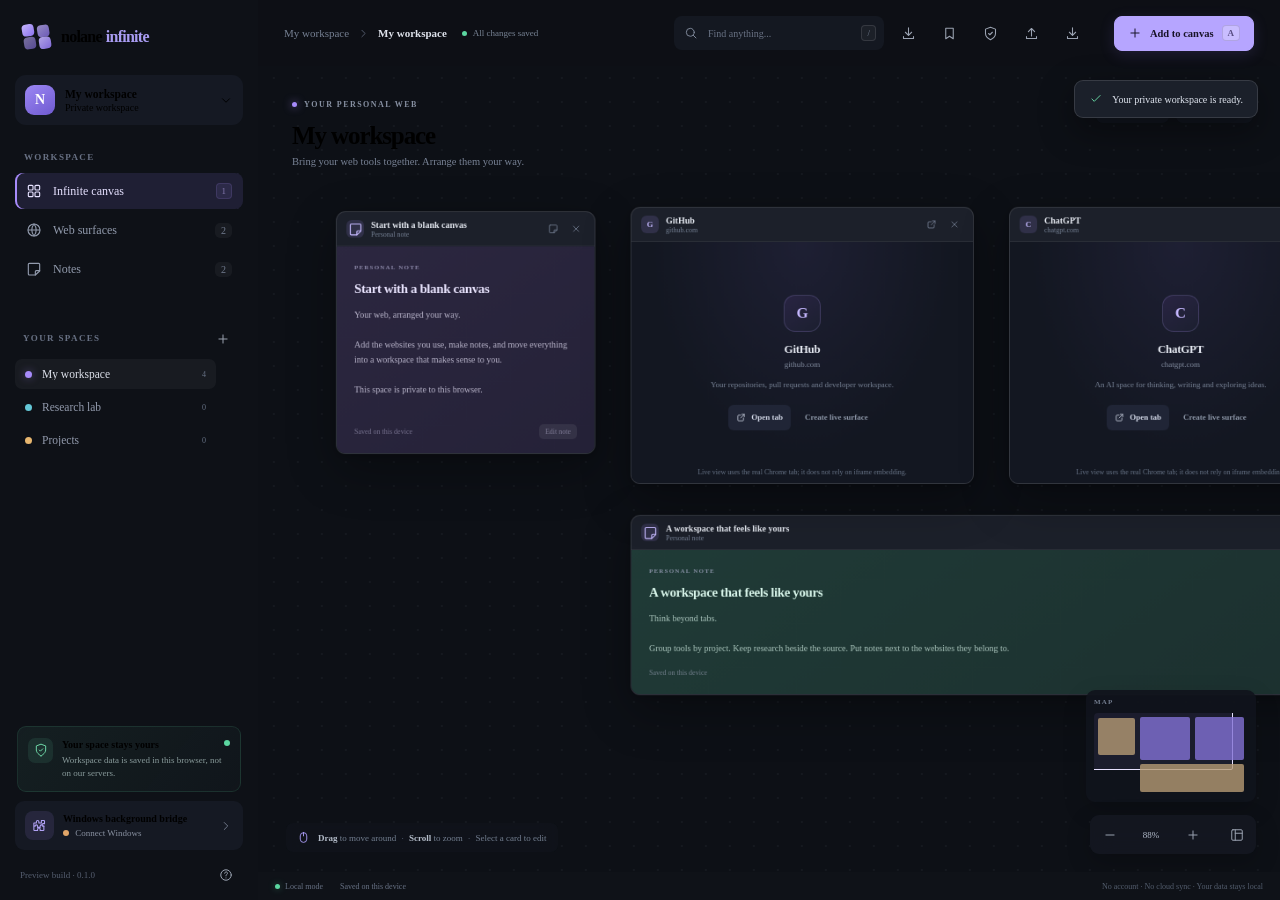
==== commit 6c6bddea: "Run Nolane WebView2 surfaces through a Windows background bridge" ====
--- a/index.html
+++ b/index.html
@@ -24,6 +24,7 @@
     <symbol id="i-more" viewBox="0 0 24 24"><circle cx="5" cy="12" r="1"/><circle cx="12" cy="12" r="1"/><circle cx="19" cy="12" r="1"/></symbol>
     <symbol id="i-minus" viewBox="0 0 24 24"><path d="M5 12h14"/></symbol>
     <symbol id="i-maximize" viewBox="0 0 24 24"><path d="M8 3H5a2 2 0 0 0-2 2v3M16 3h3a2 2 0 0 1 2 2v3M21 16v3a2 2 0 0 1-2 2h-3M3 16v3a2 2 0 0 0 2 2h3"/></symbol>
+    <symbol id="i-bookmark" viewBox="0 0 24 24"><path d="M6 3.5h12v17l-6-4-6 4z"/></symbol>
     <symbol id="i-download" viewBox="0 0 24 24"><path d="M12 3v12m-5-5 5 5 5-5M4 17v3h16v-3"/></symbol>
     <symbol id="i-upload" viewBox="0 0 24 24"><path d="M12 16V4m-5 5 5-5 5 5M4 17v3h16v-3"/></symbol>
     <symbol id="i-command" viewBox="0 0 24 24"><path d="M9 7V5a2.5 2.5 0 1 0-2.5 2.5H9Zm0 0h6m0 0h2.5A2.5 2.5 0 1 0 15 5v2Zm0 0v10m0 0v2a2.5 2.5 0 1 0 2.5-2.5H15Zm0 0H9m0 0H6.5A2.5 2.5 0 1 0 9 19v-2Zm0 0V7"/></symbol>
@@ -77,7 +78,7 @@
       </div>
       <button class="bridge-card" id="bridgeButton" type="button">
         <span class="bridge-icon"><svg class="icon"><use href="#i-puzzle"/></svg></span>
-        <span class="bridge-copy"><strong>Browser Companion</strong><small id="bridgeSidebarState"><i class="status-dot"></i> Not connected</small></span>
+        <span class="bridge-copy"><strong>Windows background bridge</strong><small id="bridgeSidebarState"><i class="status-dot"></i> Not connected</small></span>
         <svg class="icon bridge-arrow"><use href="#i-chevron"/></svg>
       </button>
       <div class="sidebar-footer"><span>Preview build · 0.1.0</span><button class="icon-button tiny" id="helpButton" title="Help"><svg class="icon"><use href="#i-help"/></svg></button></div>
@@ -92,6 +93,9 @@
         </div>
         <div class="topbar-actions">
           <label class="search-box" for="searchInput"><svg class="icon"><use href="#i-search"/></svg><input id="searchInput" type="search" placeholder="Find anything..." autocomplete="off"><kbd>/</kbd></label>
+          <button class="icon-button top-action" id="downloadsButton" title="Downloads" aria-label="Downloads"><svg class="icon"><use href="#i-download"/></svg></button>
+          <button class="icon-button top-action" id="libraryButton" title="History and bookmarks" aria-label="History and bookmarks"><svg class="icon"><use href="#i-bookmark"/></svg></button>
+          <button class="icon-button top-action" id="profilesButton" title="Browser profiles" aria-label="Browser profiles"><svg class="icon"><use href="#i-shield"/></svg></button>
           <button class="icon-button top-action" id="importButton" title="Import workspace"><svg class="icon"><use href="#i-upload"/></svg></button>
           <button class="icon-button top-action" id="exportButton" title="Export workspace"><svg class="icon"><use href="#i-download"/></svg></button>
           <span class="top-divider"></span>
@@ -133,7 +137,7 @@
       <section class="modal-panel active" id="websitePanel">
         <label class="field-label" for="websiteUrl">Website address</label>
         <div class="url-input"><svg class="icon"><use href="#i-globe"/></svg><input id="websiteUrl" type="text" placeholder="https://example.com" autocomplete="url" spellcheck="false"><span class="input-lock">↗</span></div>
-        <p class="field-help">For the most compatible view, open the website in a normal Chrome tab, then use Nolane Companion → Stream this tab to Nolane. This renders the actual tab instead of embedding it in an iframe.</p>
+        <p class="field-help">Add any HTTP or HTTPS website. When the Windows background bridge is connected, the page opens in a real native browser surface on this canvas.</p>
         <label class="field-label" for="websiteTitle">Display name <span>Optional</span></label>
         <input class="text-input" id="websiteTitle" type="text" placeholder="e.g. Product research">
         <div class="suggestion-label">QUICK ADD</div>
@@ -155,16 +159,17 @@
 
   <dialog class="modal info-modal" id="bridgeDialog">
     <form method="dialog" class="modal-frame">
-      <div class="modal-head"><div><span class="modal-eyebrow">LOCAL BROWSER INTEGRATION</span><h2>Browser integrations</h2><p>Use your Chrome sessions or real native browser surfaces inside the workspace.</p></div><button class="icon-button" value="cancel" aria-label="Close"><svg class="icon"><use href="#i-x"/></svg></button></div>
-      <div class="bridge-status-large"><span class="bridge-orbit"><svg class="icon"><use href="#i-puzzle"/></svg></span><div><strong id="bridgeStatusTitle">Companion not detected</strong><small id="bridgeStatusText">Install the local extension, then refresh this page.</small></div><span class="status-pill" id="bridgeStatusPill">Not connected</span></div>
-      <div class="info-callout"><svg class="icon"><use href="#i-info"/></svg><p><strong>Live Chrome Surface:</strong> open a website in Chrome, then click the Companion toolbar icon on that active tab and choose “Stream this tab to Nolane”. The actual Chrome tab is captured as a local video stream; mouse and keyboard input from the canvas are sent back to that tab. No frame relay or server is used.</p></div>
-      <div class="info-callout"><svg class="icon"><use href="#i-info"/></svg><p><strong>Permission warning:</strong> version 0.2.13 requires Chrome’s debugger and tab-capture permissions. Chrome warns that debugger can access the page debugger backend and read/change data on all websites. The implementation uses fixed input commands and viewport metrics, but the permission itself is broad. Install only if you trust the source code.</p></div>
-      <div class="bridge-capabilities"><div><svg class="icon"><use href="#i-check"/></svg><span>Live capture begins only after you explicitly start it from the active source tab</span></div><div><svg class="icon"><use href="#i-check"/></svg><span>The captured stream is consumed directly in this workspace tab</span></div><div><svg class="icon"><use href="#i-check"/></svg><span>Cookies, passwords and page HTML are not sent to a server</span></div></div>
-      <div class="info-callout"><svg class="icon"><use href="#i-info"/></svg><p><strong>Native Windows browser surfaces:</strong> the standard GitHub Pages site cannot create real embedded browser controls inside Chrome. For direct in-canvas website interaction, download and run the Windows host below. It places real WebView2 browsers over ordinary website cards. The host keeps its own login profile and does not copy Chrome cookies; a currently connected Chrome tab continues using the original Chrome session.</p></div>
-      <div class="info-callout"><svg class="icon"><use href="#i-info"/></svg><p><strong>Move your workspace:</strong> workspace data in Chrome and the Windows host live in separate browser profiles. Before switching, use the top-bar Export button in Chrome to save a workspace JSON file. Open the Windows host, then use Import to load that file. Sign in to websites again inside the native host; its website logins will then be kept there.</p></div>
-      <div class="bridge-install-row"><a class="button button-primary" href="https://github.com/Nolane-x/web-view/releases/download/native-latest/nolane-native-webview2-host-win-x64.zip" target="_blank" rel="noopener noreferrer">Download Native WebView2 Host (Windows x64) <svg class="icon"><use href="#i-download"/></svg></a></div>
-      <div class="bridge-install-row"><a class="button button-secondary" href="https://nolane-x.github.io/web-view/downloads/nolane-browser-companion-0.2.13.zip" target="_blank" rel="noopener noreferrer">Download Browser Companion 0.2.13 <svg class="icon"><use href="#i-download"/></svg></a></div>
-      <div class="modal-foot"><span class="private-foot" id="bridgeFooterState">Optional local companion · MV3</span><button class="button button-secondary" value="cancel">Close</button></div>
+      <div class="modal-head"><div><span class="modal-eyebrow">WINDOWS BACKGROUND BRIDGE</span><h2>Connect your Windows device.</h2><p>The Windows host works quietly in the background. You continue using this website as your workspace.</p></div><button class="icon-button" value="cancel" aria-label="Close"><svg class="icon"><use href="#i-x"/></svg></button></div>
+      <div class="bridge-status-large"><span class="bridge-orbit"><svg class="icon"><use href="#i-monitor"/></svg></span><div><strong id="bridgeStatusTitle">Windows bridge not connected</strong><small id="bridgeStatusText">Start the Windows background bridge, then connect once.</small></div><span class="status-pill" id="bridgeStatusPill">Not connected</span></div>
+      <div class="info-callout"><svg class="icon"><use href="#i-info"/></svg><p><strong>One-time browser permission:</strong> Chrome/Edge asks to let Nolane connect to its local Windows companion. This is a browser security control. Approve it once; future visits reconnect automatically while the Windows bridge is running.</p></div>
+      <div class="bridge-capabilities">
+        <div><svg class="icon"><use href="#i-check"/></svg><span>No Chrome extension or browser debugger permission is required</span></div>
+        <div><svg class="icon"><use href="#i-check"/></svg><span>Real WebView2 browser surfaces are positioned over website cards</span></div>
+        <div><svg class="icon"><use href="#i-check"/></svg><span>The local service binds only to 127.0.0.1 and accepts the Nolane website origin</span></div>
+      </div>
+      <div class="bridge-install-row"><a class="button button-primary" href="https://github.com/Nolane-x/web-view/releases/download/native-latest/nolane-native-webview2-host-win-x64.zip" target="_blank" rel="noopener noreferrer">Download Windows background bridge <svg class="icon"><use href="#i-download"/></svg></a></div>
+      <div class="bridge-install-row"><button class="button button-primary" id="connectWindowsBridgeButton" type="button">Connect Windows bridge</button></div>
+      <div class="modal-foot"><span class="private-foot" id="bridgeFooterState">No extension required · Local Windows service</span><button class="button button-secondary" value="cancel">Close</button></div>
     </form>
   </dialog>
 
@@ -179,14 +184,15 @@
         <div><kbd>N</kbd><span>Create a note from anywhere on the canvas.</span></div>
         <div><kbd>⌘ / Ctrl + S</kbd><span>Save your current workspace locally.</span></div>
       </div>
-      <div class="info-callout"><svg class="icon"><use href="#i-info"/></svg><p>Some websites block iframe embedding. Run the Windows Native WebView2 Host for real in-canvas browser surfaces; it uses a separate login profile from Chrome. Use the Browser Companion when an existing Chrome tab and its current login session must be preserved.</p></div>
-      <div class="modal-foot"><span class="private-foot">Nolane Infinite · Live Surface preview 0.2.13</span><button class="button button-primary" value="cancel">Let's go</button></div>
+      <div class="info-callout"><svg class="icon"><use href="#i-info"/></svg><p>Some websites block iframe embedding. The Windows background bridge opens these websites as native WebView2 surfaces directly over the cards on this canvas. The Windows host keeps its own sign-in profiles.</p></div>
+      <div class="modal-foot"><span class="private-foot">Nolane Infinite · Windows background bridge</span><button class="button button-primary" value="cancel">Let's go</button></div>
     </form>
   </dialog>
 
   <input id="fileInput" type="file" accept="application/json,.json" hidden>
   <div class="toast-region" id="toastRegion" aria-live="polite" aria-atomic="true"></div>
   <script src="./native-bridge.js" defer></script>
+  <script src="./workspace-storage.js" defer></script>
   <script src="./app.js" defer></script>
 </body>
 </html>
--- a/styles.css
+++ b/styles.css
@@ -403,4 +403,11 @@
 .native-address-input:focus { border-color: rgba(167,139,250,.58); color: #edf2ff; background: rgba(5,8,13,.78); box-shadow: 0 0 0 2px rgba(167,139,250,.08); }
 
 .native-node-action[data-bookmarked="true"] { color: #f0c96c; }
+.native-node-action[data-private="true"] { color: #c0b3ff; background: rgba(139, 116, 255, .12); }
 .native-node-action[data-bookmarked="true"] .icon { fill: rgba(240,201,108,.28); }
+
+.native-private-status { display: inline-flex; align-items: center; flex: 0 0 auto; padding: 2px 5px; border: 1px solid rgba(181, 156, 255, .34); border-radius: 4px; color: #c8b8ff; background: rgba(139, 116, 255, .13); font-size: 6px; font-weight: 850; letter-spacing: .45px; white-space: nowrap; }
+
+.native-profile-select { display: block; width: 82px; min-width: 64px; max-width: 96px; height: 18px; flex: 0 1 82px; padding: 0 3px; border: 1px solid rgba(255,255,255,.075); border-radius: 4px; outline: 0; color: #aeb9cb; background: rgba(5,8,13,.5); font: 7px/15px var(--mono); cursor: pointer; }
+.native-profile-select:hover { border-color: rgba(167,139,250,.3); color: #e0d8ff; }
+.native-profile-select:focus { border-color: rgba(167,139,250,.62); box-shadow: 0 0 0 2px rgba(167,139,250,.08); }
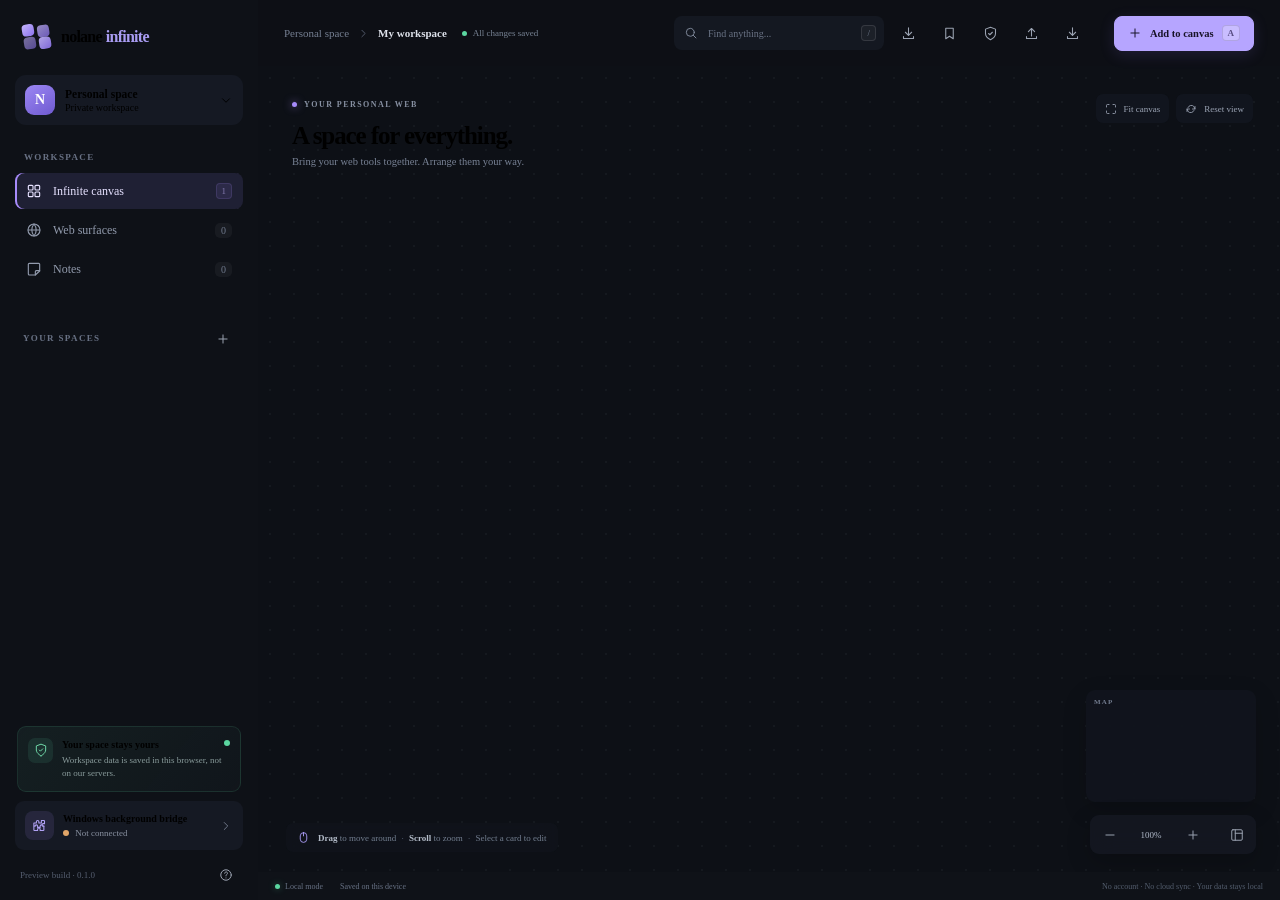
==== commit a0ea8f34: "Implement spatial canvas virtualization and large-workspace support" ====
--- a/index.html
+++ b/index.html
@@ -43,6 +43,7 @@
     <symbol id="i-check" viewBox="0 0 24 24"><path d="m5 12 4 4L19 6"/></symbol>
     <symbol id="i-mouse" viewBox="0 0 24 24"><rect x="6" y="3" width="12" height="18" rx="6"/><path d="M12 3v6"/></symbol>
     <symbol id="i-move" viewBox="0 0 24 24"><path d="m5 9-3 3 3 3M9 5l3-3 3 3m-6 14 3 3 3-3m4-10 3 3-3 3M2 12h20M12 2v20"/></symbol>
+    <symbol id="i-monitor" viewBox="0 0 24 24"><rect x="3" y="4" width="18" height="13" rx="2"/><path d="M8 21h8M12 17v4"/></symbol>
     <symbol id="i-layout" viewBox="0 0 24 24"><rect x="3" y="3" width="18" height="18" rx="2"/><path d="M9 3v18M9 9h12"/></symbol>
   </svg>
 
@@ -124,7 +125,7 @@
           <span class="control-divider"></span>
           <button class="icon-button" id="minimapButton" title="Toggle minimap"><svg class="icon"><use href="#i-layout"/></svg></button>
         </div>
-        <div class="minimap" id="minimap"><div class="minimap-title">MAP</div><div class="minimap-content" id="minimapContent"><span class="minimap-viewport" id="minimapViewport"></span></div></div>
+        <div class="minimap" id="minimap"><div class="minimap-title">MAP</div><div class="minimap-content" id="minimapContent"><canvas class="minimap-canvas" id="minimapCanvas" aria-hidden="true"></canvas><span class="minimap-viewport" id="minimapViewport" hidden></span></div></div>
       </section>
       <footer class="statusbar"><span><i class="status-dot green"></i> Local mode</span><span id="storageStatus">Saved on this device</span><span class="statusbar-right">No account · No cloud sync · Your data stays local</span></footer>
     </main>
@@ -161,7 +162,12 @@
     <form method="dialog" class="modal-frame">
       <div class="modal-head"><div><span class="modal-eyebrow">WINDOWS BACKGROUND BRIDGE</span><h2>Connect your Windows device.</h2><p>The Windows host works quietly in the background. You continue using this website as your workspace.</p></div><button class="icon-button" value="cancel" aria-label="Close"><svg class="icon"><use href="#i-x"/></svg></button></div>
       <div class="bridge-status-large"><span class="bridge-orbit"><svg class="icon"><use href="#i-monitor"/></svg></span><div><strong id="bridgeStatusTitle">Windows bridge not connected</strong><small id="bridgeStatusText">Start the Windows background bridge, then connect once.</small></div><span class="status-pill" id="bridgeStatusPill">Not connected</span></div>
-      <div class="info-callout"><svg class="icon"><use href="#i-info"/></svg><p><strong>One-time browser permission:</strong> Chrome/Edge asks to let Nolane connect to its local Windows companion. This is a browser security control. Approve it once; future visits reconnect automatically while the Windows bridge is running.</p></div>
+      <ol class="bridge-setup-steps">
+        <li><span>1</span><div><strong>Install once</strong><p>Extract the ZIP and run <code>Install-NolaneInfinite.cmd</code>. It installs to your user profile and starts the hidden background bridge. No Administrator access is needed.</p></div></li>
+        <li><span>2</span><div><strong>Connect from this website</strong><p>Choose Connect Windows bridge below and allow the browser's one-time Loopback Network permission.</p></div></li>
+        <li><span>3</span><div><strong>Use Nolane as usual</strong><p>The bridge starts with Windows after the first successful connection. Keep working on this website; you do not need to operate a separate Windows app or install an extension.</p></div></li>
+      </ol>
+      <div class="info-callout"><svg class="icon"><use href="#i-info"/></svg><p><strong>Browser permission:</strong> Chrome/Edge protects websites that connect to local apps. Nolane requests loopback access only to its own local bridge on this computer.</p></div>
       <div class="bridge-capabilities">
         <div><svg class="icon"><use href="#i-check"/></svg><span>No Chrome extension or browser debugger permission is required</span></div>
         <div><svg class="icon"><use href="#i-check"/></svg><span>Real WebView2 browser surfaces are positioned over website cards</span></div>
@@ -193,6 +199,7 @@
   <div class="toast-region" id="toastRegion" aria-live="polite" aria-atomic="true"></div>
   <script src="./native-bridge.js" defer></script>
   <script src="./workspace-storage.js" defer></script>
+  <script src="./spatial-index.js" defer></script>
   <script src="./app.js" defer></script>
 </body>
 </html>
--- a/styles.css
+++ b/styles.css
@@ -411,3 +411,11 @@
 .native-profile-select { display: block; width: 82px; min-width: 64px; max-width: 96px; height: 18px; flex: 0 1 82px; padding: 0 3px; border: 1px solid rgba(255,255,255,.075); border-radius: 4px; outline: 0; color: #aeb9cb; background: rgba(5,8,13,.5); font: 7px/15px var(--mono); cursor: pointer; }
 .native-profile-select:hover { border-color: rgba(167,139,250,.3); color: #e0d8ff; }
 .native-profile-select:focus { border-color: rgba(167,139,250,.62); box-shadow: 0 0 0 2px rgba(167,139,250,.08); }
+
+.bridge-setup-steps { display: grid; gap: 13px; margin: 18px 0 4px; padding: 0; list-style: none; }
+.bridge-setup-steps > li { display: flex; gap: 11px; align-items: flex-start; }
+.bridge-setup-steps > li > span { flex: 0 0 21px; height: 21px; display: grid; place-items: center; border: 1px solid var(--line); border-radius: 50%; color: var(--text); font-size: 9px; }
+.bridge-setup-steps > li > div { min-width: 0; display: grid; gap: 3px; }
+.bridge-setup-steps strong { color: var(--text); font-size: 9px; }
+.bridge-setup-steps p { margin: 0; color: var(--muted); font-size: 8.5px; line-height: 1.6; }
+.bridge-setup-steps code { color: #d7dce6; font-size: 8px; }
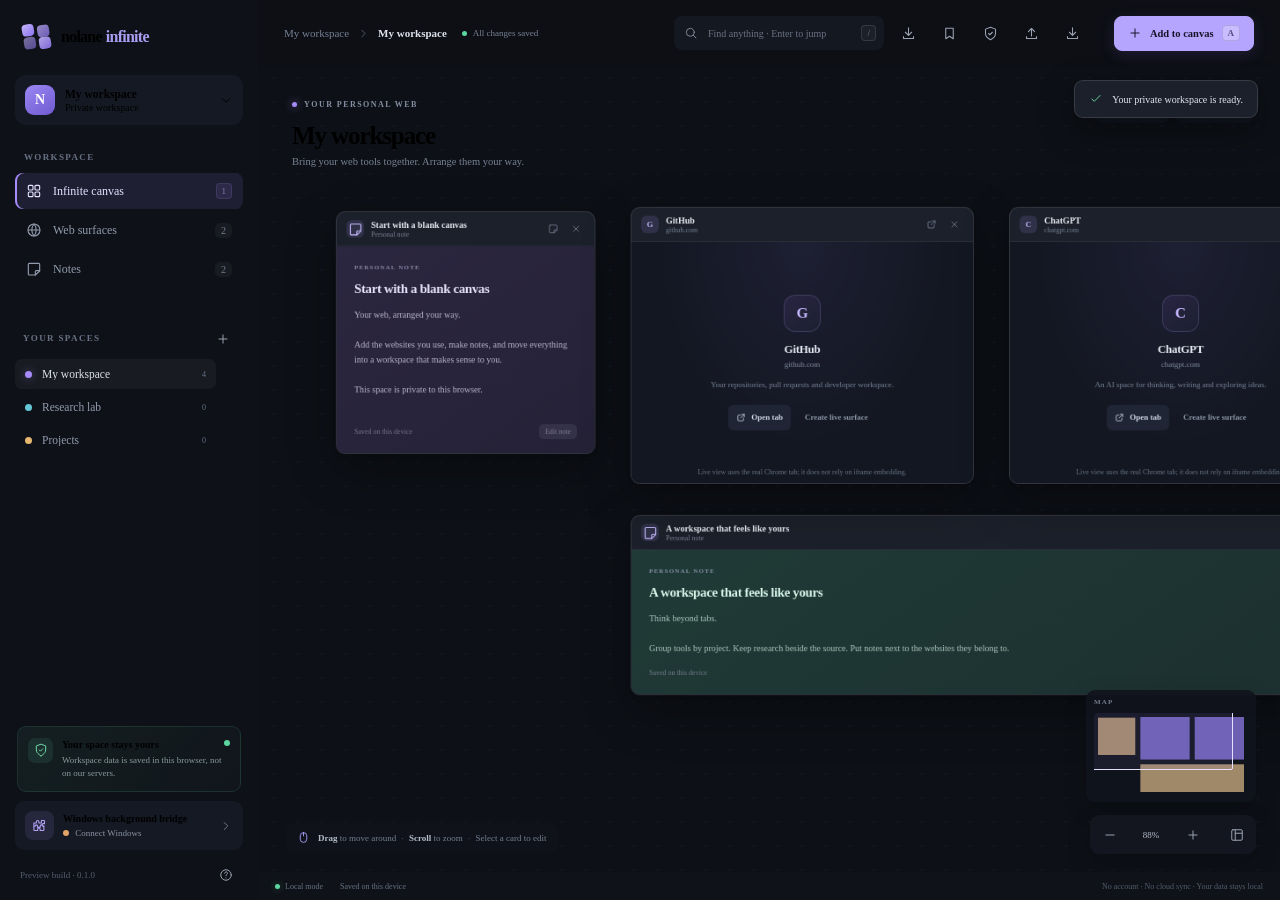
==== commit 4993f870: "Hint search navigation from the search field" ====
--- a/index.html
+++ b/index.html
@@ -93,7 +93,7 @@
           <span class="save-indicator" id="saveIndicator"><i></i> All changes saved</span>
         </div>
         <div class="topbar-actions">
-          <label class="search-box" for="searchInput"><svg class="icon"><use href="#i-search"/></svg><input id="searchInput" type="search" placeholder="Find anything..." autocomplete="off"><kbd>/</kbd></label>
+          <label class="search-box" for="searchInput"><svg class="icon"><use href="#i-search"/></svg><input id="searchInput" type="search" placeholder="Find anything · Enter to jump" autocomplete="off"><kbd>/</kbd></label>
           <button class="icon-button top-action" id="downloadsButton" title="Downloads" aria-label="Downloads"><svg class="icon"><use href="#i-download"/></svg></button>
           <button class="icon-button top-action" id="libraryButton" title="History and bookmarks" aria-label="History and bookmarks"><svg class="icon"><use href="#i-bookmark"/></svg></button>
           <button class="icon-button top-action" id="profilesButton" title="Browser profiles" aria-label="Browser profiles"><svg class="icon"><use href="#i-shield"/></svg></button>
--- a/styles.css
+++ b/styles.css
@@ -140,9 +140,8 @@
 .minimap.hidden { display: none; }
 .minimap-title { color: #727c8f; font-size: 7px; font-weight: 700; letter-spacing: 1.2px; }
 .minimap-content { position: relative; height: 83px; margin-top: 7px; overflow: hidden; background-image: radial-gradient(circle,rgba(160,170,190,.26) .6px,transparent .7px); background-size: 8px 8px; border-radius: 4px; }
-.minimap-node { position: absolute; border-radius: 2px; background: #8371d5; opacity: .8; }
-.minimap-node.note { background: #b69a75; }
-.minimap-viewport { position: absolute; border: 1px solid #e6e0ff; background: rgba(167,139,250,.08); border-radius: 2px; pointer-events: none; }
+.minimap-canvas { position: absolute; inset: 0; display: block; width: 100%; height: 100%; }
+.minimap-viewport { position: absolute; z-index: 1; border: 1px solid #e6e0ff; background: rgba(167,139,250,.08); border-radius: 2px; pointer-events: none; }
 .statusbar { height: 28px; flex: 0 0 28px; display: flex; align-items: center; gap: 17px; padding: 0 17px; border-top: 1px solid var(--line); background: #0f1218; color: #687285; font-size: 8px; }
 .statusbar > span { display: inline-flex; align-items: center; gap: 5px; }
 .statusbar .status-dot { width: 5px; height: 5px; margin: 0; }
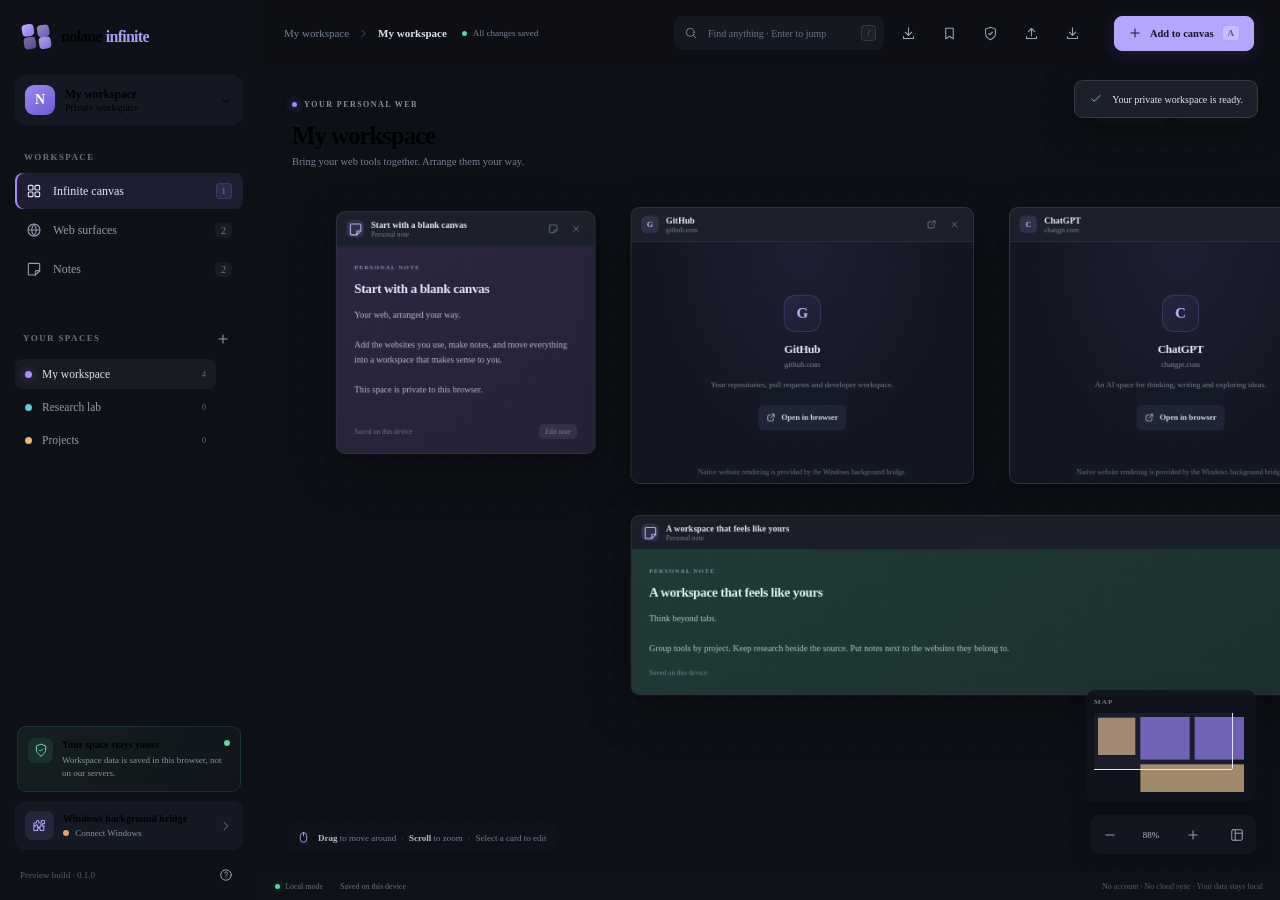
==== commit 43e61daf: "Expose native host troubleshooting steps in bridge dialog" ====
--- a/index.html
+++ b/index.html
@@ -168,6 +168,7 @@
         <li><span>3</span><div><strong>Use Nolane as usual</strong><p>The bridge starts with Windows after the first successful connection. Keep working on this website; you do not need to operate a separate Windows app or install an extension.</p></div></li>
       </ol>
       <div class="info-callout"><svg class="icon"><use href="#i-info"/></svg><p><strong>Browser permission:</strong> Chrome/Edge protects websites that connect to local apps. Nolane requests loopback access only to its own local bridge on this computer.</p></div>
+      <p class="bridge-troubleshooting-note">When the installer reports success but the connection still fails, run <code>Diagnose-NolaneInfinite.cmd</code> from the extracted Windows ZIP. It creates a local report with the WebView2 Runtime, host process, port listener and startup log status.</p>
       <div class="bridge-capabilities">
         <div><svg class="icon"><use href="#i-check"/></svg><span>No Chrome extension or browser debugger permission is required</span></div>
         <div><svg class="icon"><use href="#i-check"/></svg><span>Real WebView2 browser surfaces are positioned over website cards</span></div>
